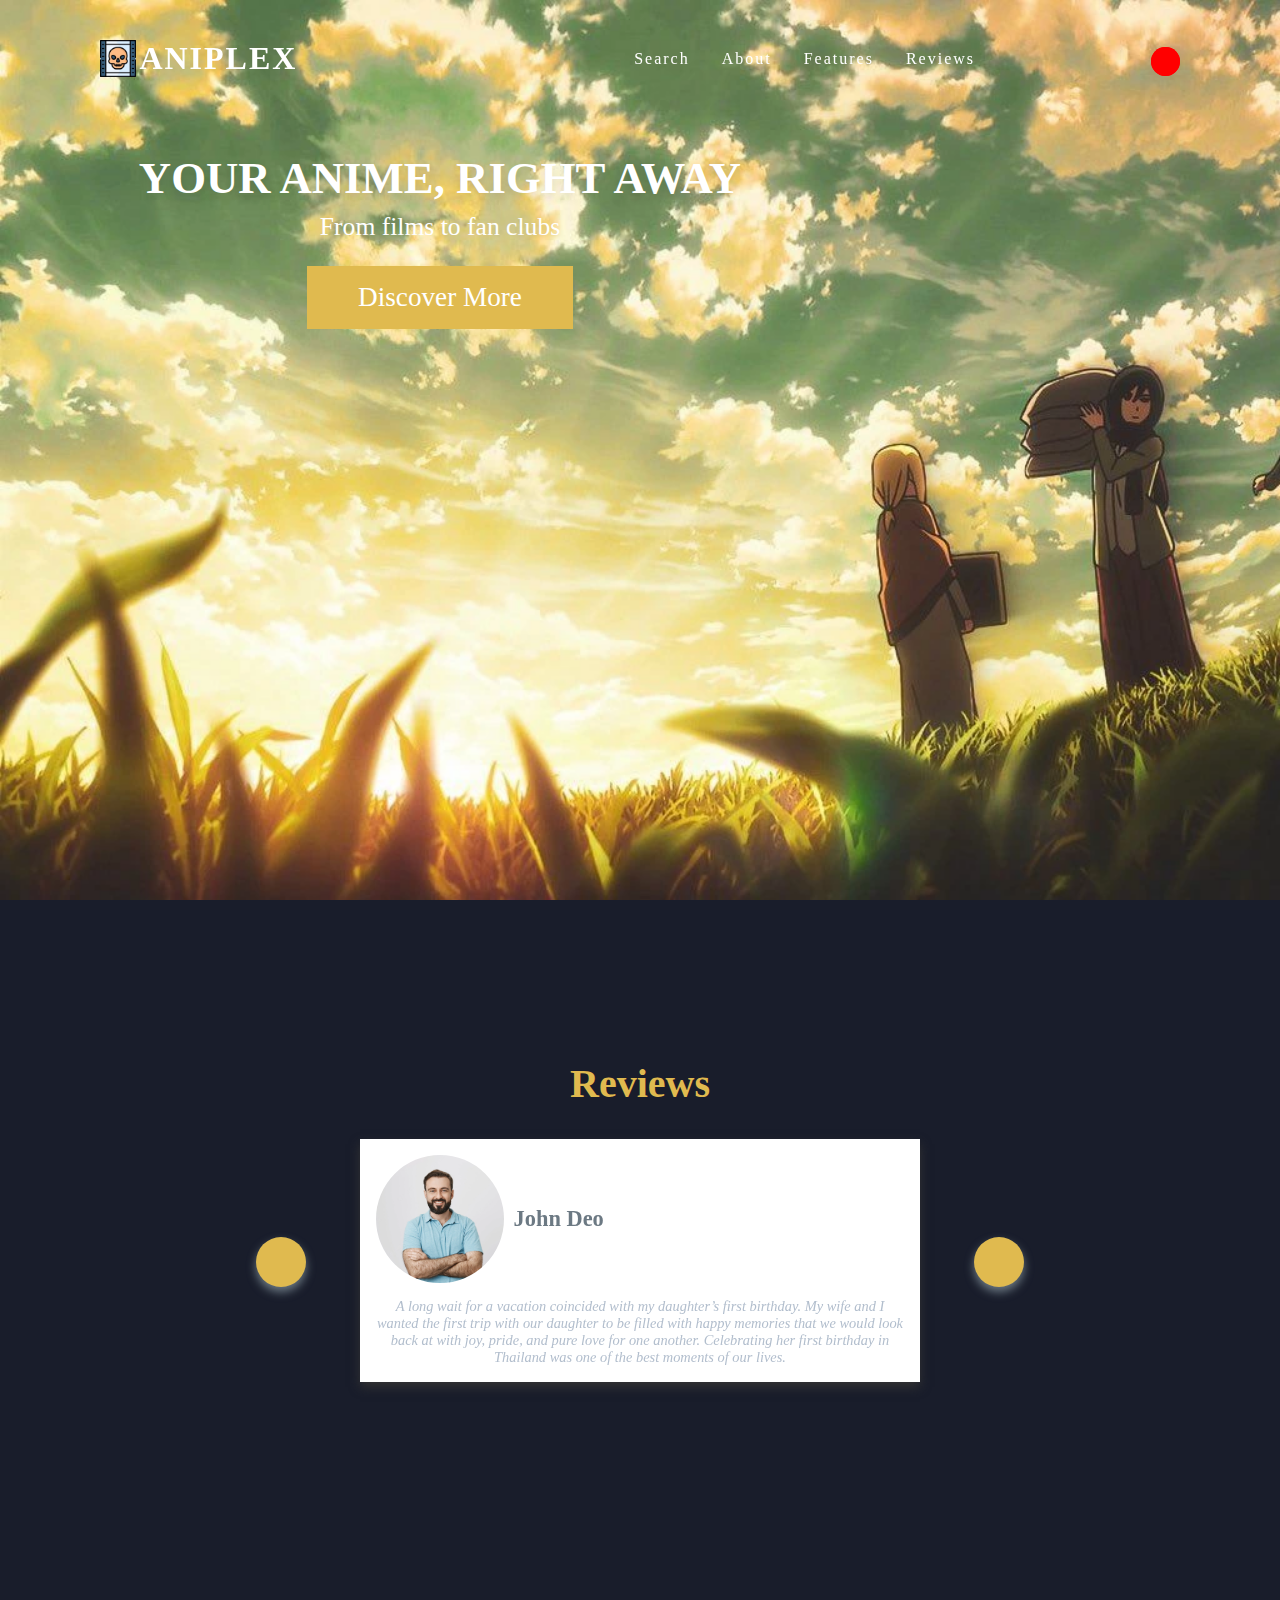
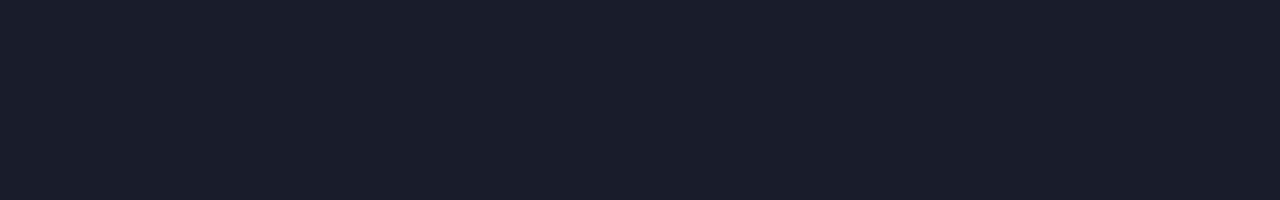
==== index.html @ f88f09c7 "codes" ====
<!DOCTYPE html>
<html lang="en">
  <head>
    <meta charset="UTF-8" />
    <meta http-equiv="X-UA-Compatible" content="IE=edge" />
    <meta name="viewport" content="width=device-width, initial-scale=1.0" />

    <!-- TITLE -->
    <title>Aniplex</title>

    <!-- STYLESHEET -->
    <link rel="stylesheet" href="style.css" />
    <link rel="stylesheet" href="media-queries.css" />

    <!-- GOOGLE FONT SYLES -->
    <link rel="preconnect" href="https://fonts.googleapis.com" />
    <link rel="preconnect" href="https://fonts.gstatic.com" crossorigin />
    <link
      href="https://fonts.googleapis.com/css2?family=Abel&family=Martel+Sans:wght@200&family=Babylonica&family=Josefin+Sans:wght@500&family=Merriweather:ital,wght@1,300&family=Playfair+Display:ital,wght@1,500&family=Poppins&family=Roboto&display=swap"
      rel="stylesheet"
    />

    <!-- FONT AWESOME ICONS -->
    <link
      rel="stylesheet"
      href="https://cdnjs.cloudflare.com/ajax/libs/font-awesome/6.3.0/css/all.min.css"
      integrity="sha512-SzlrxWUlpfuzQ+pcUCosxcglQRNAq/DZjVsC0lE40xsADsfeQoEypE+enwcOiGjk/bSuGGKHEyjSoQ1zVisanQ=="
      crossorigin="anonymous"
      referrerpolicy="no-referrer"
    />

    <!-- FAVICONS ICON -->
    <link rel="icon" href="images/favicon.html" type="image/x-icon" />
    <link rel="shortcut icon" type="image/x-icon" href="images/logo.ico" />
  </head>

  <!-- BODY -->
  <body>
    <!-- HEADER -->
    <header>
      <!-- MENU BAR -->
      <div class="logo">
        <a href="index.html">
          <img src="images/logo.webp" alt="logo" />
          <p>ANIPLEX</p>
        </a>
      </div>

      <!-- LINKS -->
      <div class="links">
        <ul>
          <li><a href="#search">Search</a></li>
          <li><a href="#about">About</a></li>
          <li><a href="#features">Features</a></li>
          <li><a href="#reviews">Reviews</a></li>
        </ul>
      </div>

      <!-- DARK MODE -->
      <div class="dark-mode">
        <button class="dark-mode" onclick="darkmode()">
          <i class="fa-solid fa-moon"></i>
        </button>
      </div>
    </header>

    <!-- MAIN -->
    <main>
      <section class="banner">
        <div class="content">
          <h3>Your Anime, Right Away</h3>
          <p>From films to fan clubs</p>
          <a href="#" class="btn">Discover More</a>
        </div>
      </section>
    </main>

    <!-- REVIEWS -->
    <section class="rev" id="review">
      <div class="reviews">
        <h1>Reviews</h1>
        <div class="container">
          <div class="slide-container active">
            <div class="slide">
              <i class="fas fa-quote-right icon"></i>
              <div class="user">
                <img src="images/person1.webp" />
                <div class="user-info">
                  <h3>John Deo</h3>
                  <div class="stars">
                    <i class="fas fa-star"></i>
                    <i class="fas fa-star"></i>
                    <i class="fas fa-star"></i>
                    <i class="fas fa-star"></i>
                    <i class="fas fa-star"></i>
                  </div>
                </div>
              </div>
              <p class="text">
                A long wait for a vacation coincided with my daughter’s first
                birthday. My wife and I wanted the first trip with our daughter
                to be filled with happy memories that we would look back at with
                joy, pride, and pure love for one another. Celebrating her first
                birthday in Thailand was one of the best moments of our lives.
              </p>
            </div>
          </div>
          <div class="slide-container">
            <div class="slide">
              <i class="fas fa-quote-right icon"></i>
              <div class="user">
                <img src="images/person2.webp" />
                <div class="user-info">
                  <h3>Rahul Ulises</h3>
                  <div class="stars">
                    <i class="fas fa-star"></i>
                    <i class="fas fa-star"></i>
                    <i class="fas fa-star"></i>
                    <i class="fas fa-star"></i>
                    <i class="fas fa-star"></i>
                  </div>
                </div>
              </div>
              <p class="text">
                While I was searching for honeymoon packages, one of my friends
                recommended to try Plan Your Trip. The main selling point about
                this was the ability to customize your own package at a
                bargainable and competitive price.
              </p>
            </div>
          </div>
          <div class="slide-container">
            <div class="slide">
              <i class="fas fa-quote-right icon"></i>
              <div class="user">
                <img src="images/person3.jpg" />
                <div class="user-info">
                  <h3>Anna Schmidt</h3>
                  <div class="stars">
                    <i class="fas fa-star"></i>
                    <i class="fas fa-star"></i>
                    <i class="fas fa-star"></i>
                    <i class="fas fa-star"></i>
                    <i class="far fa-star"></i>
                  </div>
                </div>
              </div>
              <p class="text">
                Every travel experience for me so far has been WOW (wonderful,
                outstanding, and worth it). Be it with my husband, family,
                friends, or alone, traveling has helped me to gain unique
                experiences, be myself, and rejuvenate my mind, body, and soul.
              </p>
            </div>
          </div>
          <div class="slide-container">
            <div class="slide">
              <i class="fas fa-quote-right icon"></i>
              <div class="user">
                <img src="images/person4.jpg" />
                <div class="user-info">
                  <h3>Manoj Cai</h3>
                  <div class="stars">
                    <i class="fas fa-star"></i>
                    <i class="fas fa-star"></i>
                    <i class="fas fa-star"></i>
                    <i class="fas fa-star"></i>
                    <i class="far fa-star"></i>
                  </div>
                </div>
              </div>
              <p class="text">
                I browsed through multiple online travel portals and Plan Your
                Trip provided me the best quotes for a week-long romantic trip
                to Mauritius. What’s more, I could customize my Mauritius tour
                package to suit the specific needs of my vacation.
              </p>
            </div>
          </div>
          <div class="slide-container">
            <div class="slide">
              <i class="fas fa-quote-right icon"></i>
              <div class="user">
                <img src="images/person5.jpg" />
                <div class="user-info">
                  <h3>Will Smith</h3>
                  <div class="stars">
                    <i class="fas fa-star"></i>
                    <i class="fas fa-star"></i>
                    <i class="fas fa-star"></i>
                    <i class="fas fa-star"></i>
                    <i class="far fa-star"></i>
                  </div>
                </div>
              </div>
              <p class="text">
                I got to know about Plan Your Trip via an online advertisement.
                I started comparing their prices to other online travel
                platforms. In the end, the quotes I received through Plan Your
                Trip had the lowest price and best value for money.
              </p>
            </div>
          </div>
          <div class="slide-container">
            <div class="slide">
              <i class="fas fa-quote-right icon"></i>
              <div class="user">
                <img src="images/person6.jpg" />
                <div class="user-info">
                  <h3>Hannah Goslar</h3>
                  <div class="stars">
                    <i class="fas fa-star"></i>
                    <i class="fas fa-star"></i>
                    <i class="fas fa-star"></i>
                    <i class="far fa-star"></i>
                    <i class="far fa-star"></i>
                  </div>
                </div>
              </div>
              <p class="text">
                To break away from the monotonous routine, curing the wedding
                blues, and striking a healthy work-life balance we were looking
                forward to a honeymoon at Bali. And that is exactly what we
                eperienced as we went on to enjoy some of the most romantic
                things to do in Bali on a trip of 6D/5N.
              </p>
            </div>
          </div>
        </div>
        <div id="next" class="fas fa-chevron-right" onclick="next()"></div>
        <div id="prev" class="fas fa-chevron-left" onclick="prev()"></div>
      </div>
    </section>

    <!-- FOOTER -->
    <footer>
      <div class="footer-up"></div>
    </footer>
    <script src="script.js"></script>
  </body>
</html>
---- style.css ----
* {
  margin: 0;
  padding: 0;
  box-sizing: border-box;
}
/*----------------------------------------Root Directory for Colors---------------------------------------*/
:root {
  --color-primary: #191d2b;
  --color-secondary: #e0ba4f;
  --color-hover: #e3c285;
  --color-white: #ffffff;
  --color-black: #000;
  --color-grey0: #f8f8f8;
  --color-grey-1: #dbe1e8;
  --color-grey-2: #b2becd;
  --color-grey-3: #6c7983;
  --color-grey-4: #454e56;
  --color-grey-5: #2a2e35;
  --color-grey-6: #12181b;
  --br-sm-2: 0.875rem;
  --box-shadow-1: 0 0.1875rem 0.9375rem rgba(0, 0, 0, 0.3);
}
.light-mode {
  --color-primary: #f7fbf3;
  --color-secondary: #6685f5;
  --color-hover: #3f68fe;
  --color-white: #454e56;
  --color-black: #000;
  --color-grey0: #f8f8f8;
  --color-grey-1: #6c7983;
  --color-grey-2: #6c7983;
  --color-grey-3: #6c7983;
  --color-grey-4: #454e56;
  --color-grey-5: #f2eaea;
  --color-grey-6: #12181b;
}
/*----------------------------------------Scroll-Bar Animation---------------------------------------*/
::-webkit-scrollbar {
  width: 0;
}
#scroll-path {
  position: fixed;
  top: 10%;
  right: 0;
  width: 0.5rem;
  background: var(--color-primary);
}
#progress-bar {
  position: fixed;
  top: 10%;
  right: 0;
  width: 0.5rem;
  background: var(--color-secondary);
  animation: animate 5s linear;
}
@keyframes animate {
  0%,
  100% {
    filter: hue-rotate(0deg);
  }
  50% {
    filter: hue-rotate(360deg);
  }
}

a {
  text-decoration: none;
}

body {
  background: #000;
  min-height: 200vh;
}

/* --------------------------------------------------------------------HEADER-------------------------------------------------------- */
header {
  position: fixed;
  top: 0;
  left: 0;
  width: 100%;
  display: flex;
  justify-content: space-between;
  align-items: center;
  transition: 0.6s;
  padding: 40px 100px;
  z-index: 1;
}
header.sticky {
  padding: 5px 100px;
  background: #fff;
}
header .logo img {
  width: 10%;
  margin-right: 1%;
}
header .logo a {
  position: relative;
  display: flex;
  text-decoration: none;
  font-weight: 700;
  color: #fff;
  font-size: 2rem;
  text-transform: uppercase;
  letter-spacing: 2px;
  transition: 0.6s;
}
header.sticky .logo a {
  color: #000;
}
header ul {
  position: relative;
  display: flex;
  justify-content: center;
  align-items: center;
}
header ul li {
  position: relative;
  list-style: none;
}
header ul li a {
  position: relative;
  margin: 0 1rem;
  text-decoration: none;
  color: #fff;
  letter-spacing: 2px;
  font-weight: 500px;
  transition: 0.6s;
}
header.sticky ul li a {
  color: #000;
}
.banner {
  position: relative;
  width: 100%;
  height: 100vh;
  background: url(images/bg.webp);
  background-size: cover;
}
header.sticky ul li a {
  color: #000;
}

/* DARK-MODE */
header .dark-mode {
  font-size: 1rem;
  border: none;
  outline: none;
  background-color: red;
  color: white;
  cursor: pointer;
  margin-top: 0.5%;
  width: 1.8rem;
  height: 1.8rem;
  border-radius: 50%;
}
.dark-mode:hover {
  background-color: var(--color-black);
}

/* -------------------------------------------------------------------CONTENT TEXT------------------------------------------------------- */
.content {
  text-align: center;
  margin-left: -25rem;
}
.content h3 {
  padding-top: 9.5rem;
  font-size: 2.8rem;
  text-transform: uppercase;
  text-shadow: 0 0.3rem 0.5rem rgba(0, 0, 0, 0.1);
  color: #fff;
}
.content p {
  font-size: 1.6rem;
  color: #fff;
  padding: 0.5rem 0;
}
.content .btn {
  display: inline-block;
  margin-top: 1rem;
  background: var(--color-secondary);
  color: #fff;
  padding: 0.8rem 3rem;
  border: 0.2rem solid transparent;
  cursor: pointer;
  font-size: 1.7rem;
}
.content .btn:hover {
  background: transparent;
  border: 0.2rem solid var(--color-primary);
  color: #fff;
  transition-delay: 0.15s;
}
/*-------------------------------------------------Reviews----------------------------------------------*/
.reviews {
  background-color: var(--color-primary);
  text-align: center;
  min-height: 100vh;
  padding: 12.5%;
}
.reviews h1 {
  color: var(--color-secondary);
  font-size: 2.5rem;
}
.reviews .container {
  margin-top: 1rem;
  display: flex;
  align-items: center;
  justify-content: center;
}
.reviews .container .slide-container {
  display: flex;
  position: relative;
}
.reviews .container .slide-container .slide {
  border-radius: 0.3125erm;
  background: #fff;
  box-shadow: 0 0.3125rem 0.625rem #333;
  width: 35rem;
  padding: 1rem;
  margin: 1rem;
  position: relative;
  transform-style: preserve-3d;
  animation: slide 0.4s linear;
}
@keyframes slide {
  0% {
    transform: rotateX(90deg);
  }
}
.reviews .container .slide-container .slide > * {
  animation: slideContent 0.2s linear 0.4s backwards;
}
@keyframes slideContent {
  0% {
    opacity: 0;
    transform: scale(0.5);
  }
}

.reviews .container .slide-container .slide .icon {
  position: absolute;
  top: 0.6rem;
  right: 0.9rem;
  font-size: 6rem;
  color: var(--color-secondary);
}
.reviews .container .slide-container .slide img {
  height: 8rem;
  width: 8rem;
  border-radius: 50%;
  object-fit: cover;
  margin-right: 0.6rem;
}
.reviews .container .slide-container .slide .user {
  display: flex;
  align-items: center;
}
.reviews .container .slide-container .slide .user .user-info h3 {
  color: var(--color-grey-3);
  font-size: 1.4rem;
}
.reviews .container .slide-container .slide .user .user-info .stars i {
  color: var(--color-secondary);
  font-size: 1rem;
}
.reviews .container .slide-container .slide .text {
  color: var(--color-grey-2);
  font-size: 0.9rem;
  padding-top: 0.95rem;
  font-style: italic;
}
.reviews .container .slide-container {
  display: none;
}
.reviews .container .slide-container.active {
  display: block;
}
.reviews #next,
.reviews #prev {
  position: absolute;
  transform: translateY(-50%);
  margin-top: -8.5rem;
  height: 3.125rem;
  width: 3.125rem;
  line-height: 3.125rem;
  text-align: center;
  font-size: 1.25rem;
  background: var(--color-secondary);
  color: var(--color-primary);
  border-radius: 50%;
  box-shadow: 0 0.3125rem 0.625rem var(--color-grey-3);
  cursor: pointer;
}
.reviews #next {
  right: 16rem;
}
.reviews #prev {
  left: 16rem;
}
.reviews #next:hover,
.reviews #prev:hover {
  background: var(--color-primary);
  color: var(--color-secondary);
}
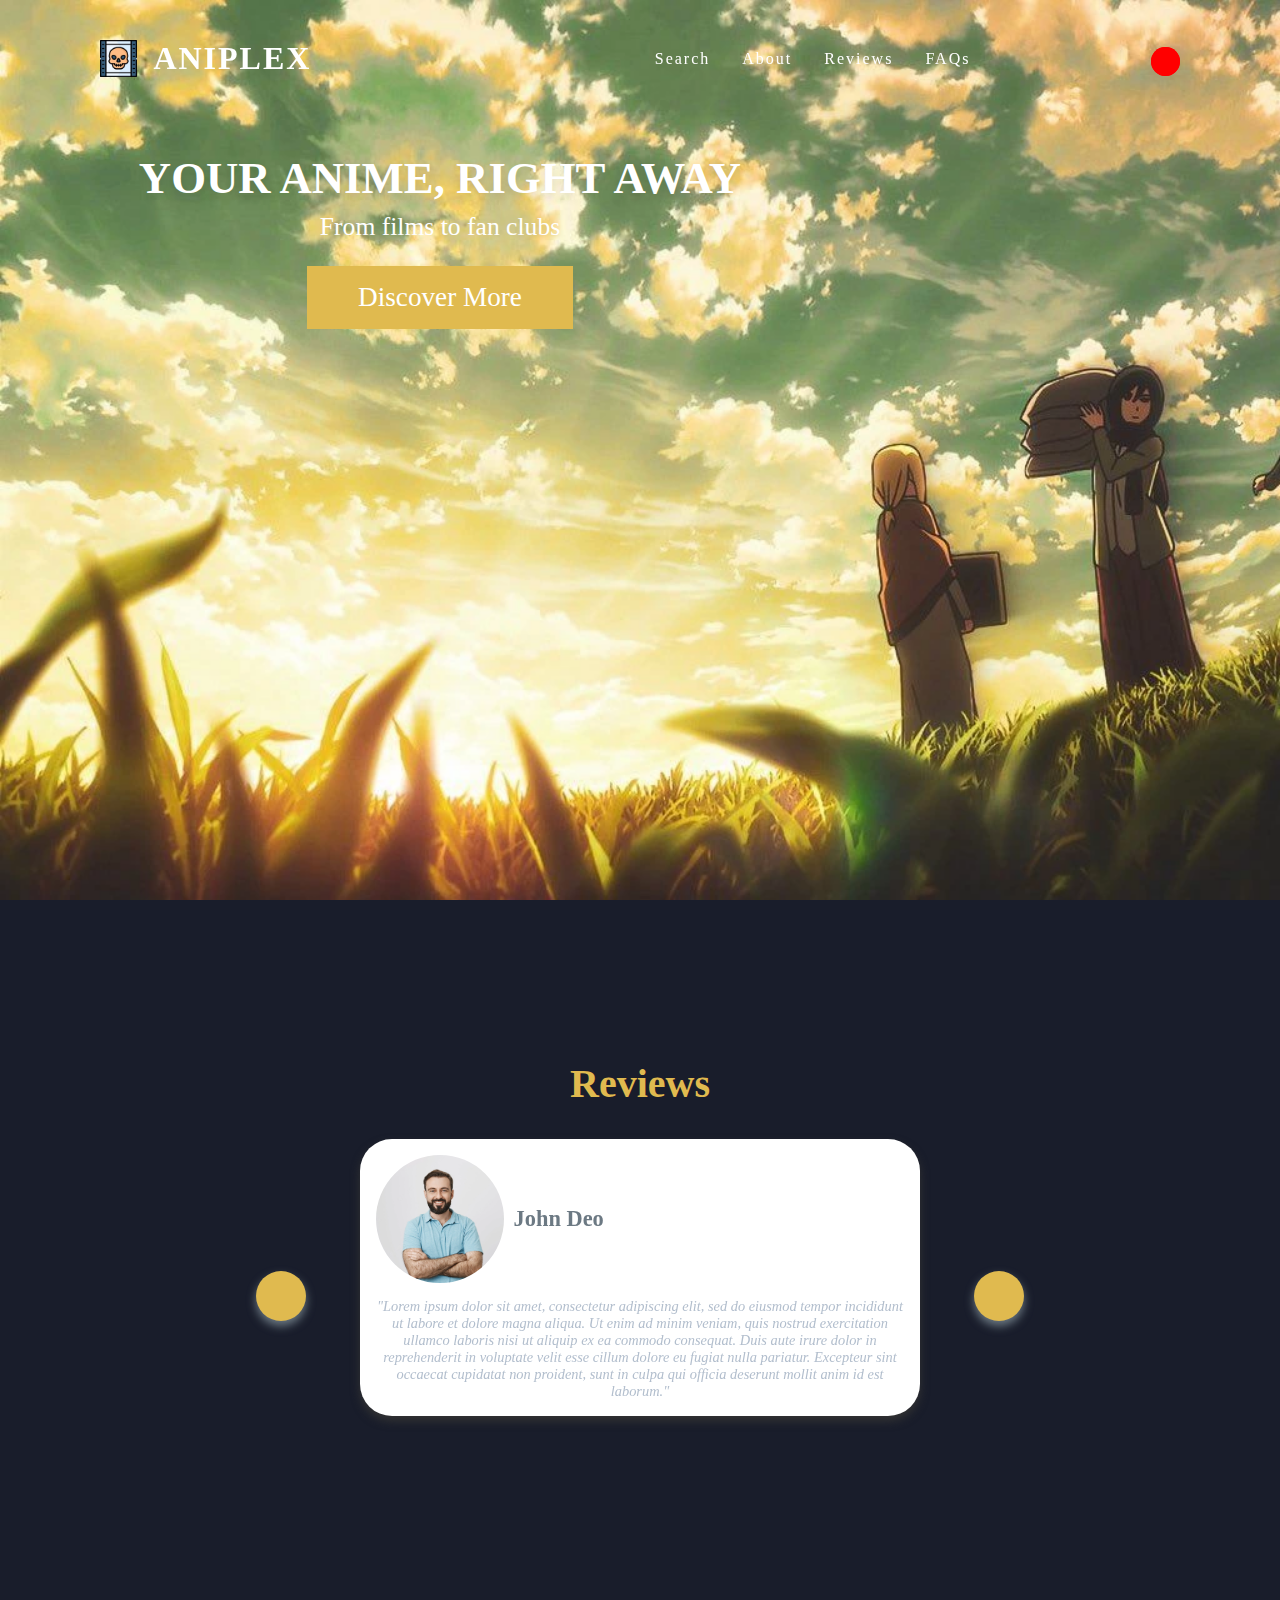
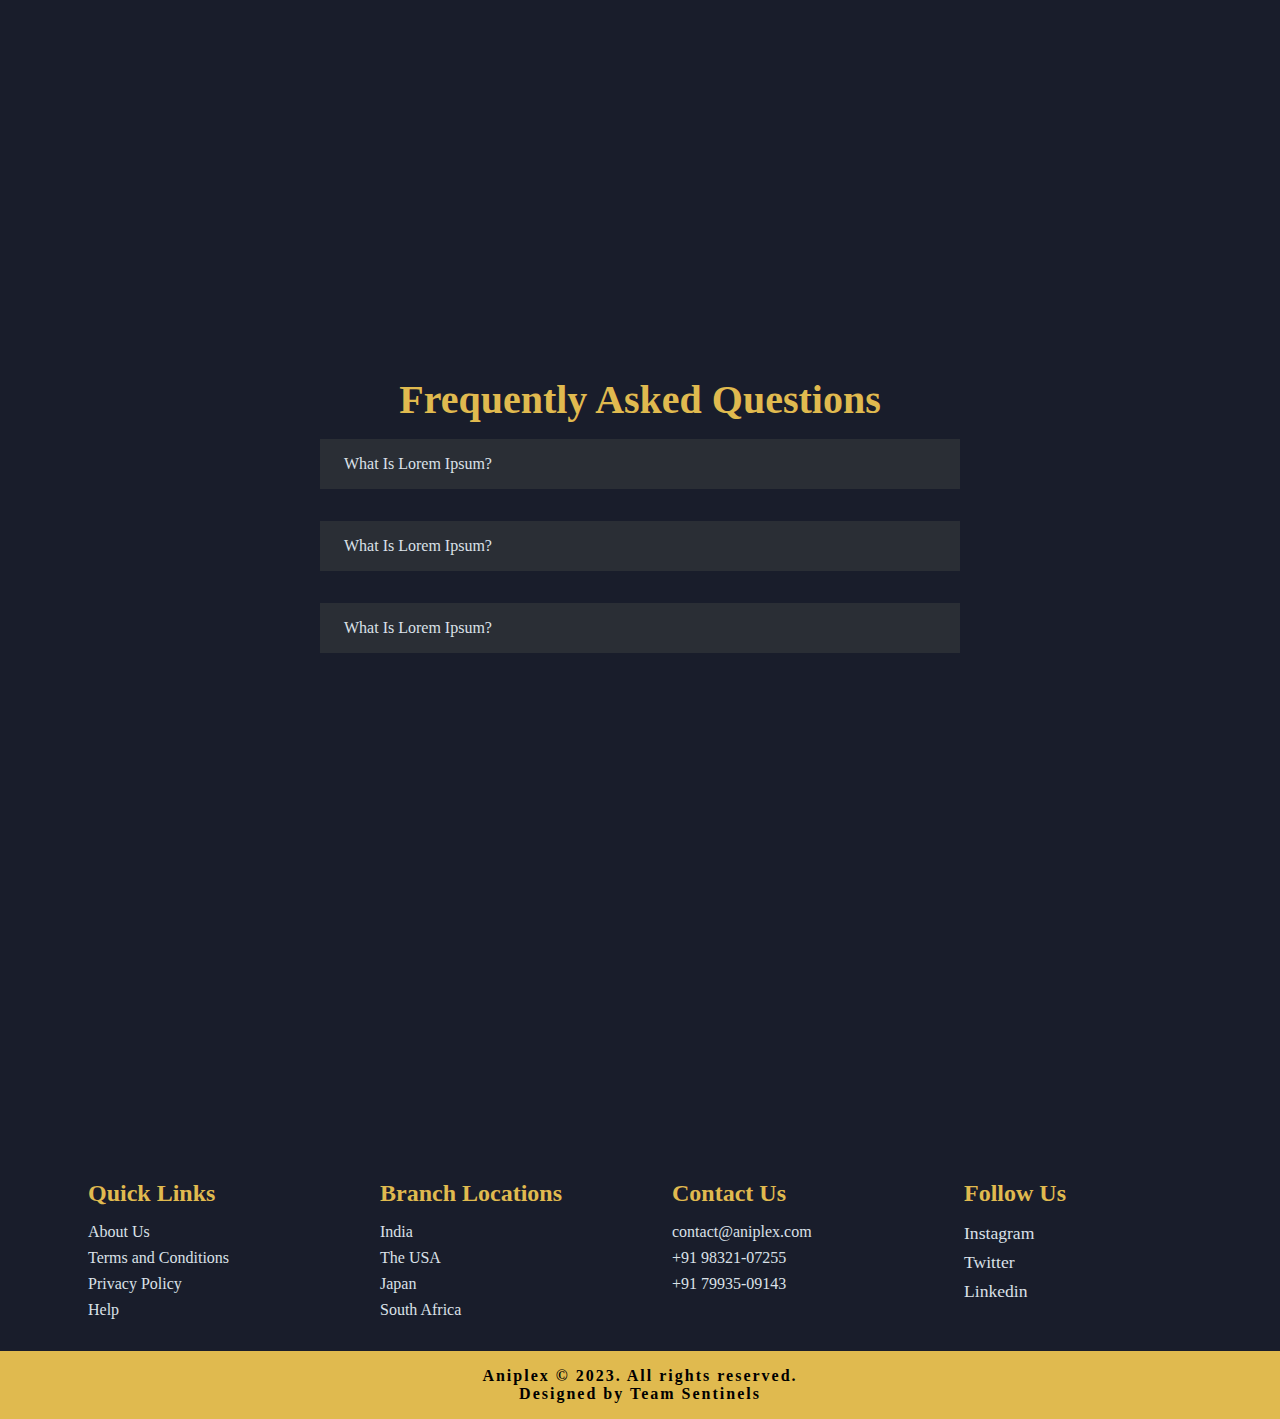
==== commit 390b705c: "codes2" ====
--- a/index.html
+++ b/index.html
@@ -51,8 +51,8 @@
         <ul>
           <li><a href="#search">Search</a></li>
           <li><a href="#about">About</a></li>
-          <li><a href="#features">Features</a></li>
-          <li><a href="#reviews">Reviews</a></li>
+          <li><a href="#review">Reviews</a></li>
+          <li><a href="#faqs">FAQs</a></li>
         </ul>
       </div>
 
@@ -70,7 +70,7 @@
         <div class="content">
           <h3>Your Anime, Right Away</h3>
           <p>From films to fan clubs</p>
-          <a href="#" class="btn">Discover More</a>
+          <a href="#about" class="btn">Discover More</a>
         </div>
       </section>
     </main>
@@ -97,11 +97,13 @@
                 </div>
               </div>
               <p class="text">
-                A long wait for a vacation coincided with my daughter’s first
-                birthday. My wife and I wanted the first trip with our daughter
-                to be filled with happy memories that we would look back at with
-                joy, pride, and pure love for one another. Celebrating her first
-                birthday in Thailand was one of the best moments of our lives.
+                "Lorem ipsum dolor sit amet, consectetur adipiscing elit, sed do
+                eiusmod tempor incididunt ut labore et dolore magna aliqua. Ut
+                enim ad minim veniam, quis nostrud exercitation ullamco laboris
+                nisi ut aliquip ex ea commodo consequat. Duis aute irure dolor
+                in reprehenderit in voluptate velit esse cillum dolore eu fugiat
+                nulla pariatur. Excepteur sint occaecat cupidatat non proident,
+                sunt in culpa qui officia deserunt mollit anim id est laborum."
               </p>
             </div>
           </div>
@@ -122,10 +124,13 @@
                 </div>
               </div>
               <p class="text">
-                While I was searching for honeymoon packages, one of my friends
-                recommended to try Plan Your Trip. The main selling point about
-                this was the ability to customize your own package at a
-                bargainable and competitive price.
+                "Lorem ipsum dolor sit amet, consectetur adipiscing elit, sed do
+                eiusmod tempor incididunt ut labore et dolore magna aliqua. Ut
+                enim ad minim veniam, quis nostrud exercitation ullamco laboris
+                nisi ut aliquip ex ea commodo consequat. Duis aute irure dolor
+                in reprehenderit in voluptate velit esse cillum dolore eu fugiat
+                nulla pariatur. Excepteur sint occaecat cupidatat non proident,
+                sunt in culpa qui officia deserunt mollit anim id est laborum."
               </p>
             </div>
           </div>
@@ -146,10 +151,13 @@
                 </div>
               </div>
               <p class="text">
-                Every travel experience for me so far has been WOW (wonderful,
-                outstanding, and worth it). Be it with my husband, family,
-                friends, or alone, traveling has helped me to gain unique
-                experiences, be myself, and rejuvenate my mind, body, and soul.
+                "Lorem ipsum dolor sit amet, consectetur adipiscing elit, sed do
+                eiusmod tempor incididunt ut labore et dolore magna aliqua. Ut
+                enim ad minim veniam, quis nostrud exercitation ullamco laboris
+                nisi ut aliquip ex ea commodo consequat. Duis aute irure dolor
+                in reprehenderit in voluptate velit esse cillum dolore eu fugiat
+                nulla pariatur. Excepteur sint occaecat cupidatat non proident,
+                sunt in culpa qui officia deserunt mollit anim id est laborum."
               </p>
             </div>
           </div>
@@ -170,10 +178,13 @@
                 </div>
               </div>
               <p class="text">
-                I browsed through multiple online travel portals and Plan Your
-                Trip provided me the best quotes for a week-long romantic trip
-                to Mauritius. What’s more, I could customize my Mauritius tour
-                package to suit the specific needs of my vacation.
+                "Lorem ipsum dolor sit amet, consectetur adipiscing elit, sed do
+                eiusmod tempor incididunt ut labore et dolore magna aliqua. Ut
+                enim ad minim veniam, quis nostrud exercitation ullamco laboris
+                nisi ut aliquip ex ea commodo consequat. Duis aute irure dolor
+                in reprehenderit in voluptate velit esse cillum dolore eu fugiat
+                nulla pariatur. Excepteur sint occaecat cupidatat non proident,
+                sunt in culpa qui officia deserunt mollit anim id est laborum."
               </p>
             </div>
           </div>
@@ -194,10 +205,13 @@
                 </div>
               </div>
               <p class="text">
-                I got to know about Plan Your Trip via an online advertisement.
-                I started comparing their prices to other online travel
-                platforms. In the end, the quotes I received through Plan Your
-                Trip had the lowest price and best value for money.
+                "Lorem ipsum dolor sit amet, consectetur adipiscing elit, sed do
+                eiusmod tempor incididunt ut labore et dolore magna aliqua. Ut
+                enim ad minim veniam, quis nostrud exercitation ullamco laboris
+                nisi ut aliquip ex ea commodo consequat. Duis aute irure dolor
+                in reprehenderit in voluptate velit esse cillum dolore eu fugiat
+                nulla pariatur. Excepteur sint occaecat cupidatat non proident,
+                sunt in culpa qui officia deserunt mollit anim id est laborum."
               </p>
             </div>
           </div>
@@ -218,11 +232,13 @@
                 </div>
               </div>
               <p class="text">
-                To break away from the monotonous routine, curing the wedding
-                blues, and striking a healthy work-life balance we were looking
-                forward to a honeymoon at Bali. And that is exactly what we
-                eperienced as we went on to enjoy some of the most romantic
-                things to do in Bali on a trip of 6D/5N.
+                "Lorem ipsum dolor sit amet, consectetur adipiscing elit, sed do
+                eiusmod tempor incididunt ut labore et dolore magna aliqua. Ut
+                enim ad minim veniam, quis nostrud exercitation ullamco laboris
+                nisi ut aliquip ex ea commodo consequat. Duis aute irure dolor
+                in reprehenderit in voluptate velit esse cillum dolore eu fugiat
+                nulla pariatur. Excepteur sint occaecat cupidatat non proident,
+                sunt in culpa qui officia deserunt mollit anim id est laborum."
               </p>
             </div>
           </div>
@@ -232,9 +248,133 @@
       </div>
     </section>
 
+    <!-- FAQS -->
+    <section class="faq" id="faqs">
+      <h1>Frequently Asked Questions</h1>
+      <div class="section-center">
+        <article class="question">
+          <!-- question title -->
+          <div class="question-title">
+            <p>What is Lorem Ipsum?</p>
+            <button type="button" class="question-btn">
+              <span class="plus-icon">
+                <i class="far fa-plus-square"></i>
+              </span>
+              <span class="minus-icon">
+                <i class="far fa-minus-square"></i>
+              </span>
+            </button>
+          </div>
+          <!-- question text -->
+          <div class="question-text">
+            <p>
+              Lorem Ipsum is simply dummy text of the printing and typesetting
+              industry. Lorem Ipsum has been the industry's standard dummy text
+              ever since the 1500s, when an unknown printer took a galley of
+              type and scrambled it to make a type specimen book.
+            </p>
+          </div>
+        </article>
+        <!-- end of single question -->
+        <!-- single question -->
+        <article class="question">
+          <!-- question title -->
+          <div class="question-title">
+            <p>What is Lorem Ipsum?</p>
+            <button type="button" class="question-btn">
+              <span class="plus-icon">
+                <i class="far fa-plus-square"></i>
+              </span>
+              <span class="minus-icon">
+                <i class="far fa-minus-square"></i>
+              </span>
+            </button>
+          </div>
+          <!-- question text -->
+          <div class="question-text">
+            <p>
+              Lorem Ipsum is simply dummy text of the printing and typesetting
+              industry. Lorem Ipsum has been the industry's standard dummy text
+              ever since the 1500s, when an unknown printer took a galley of
+              type and scrambled it to make a type specimen book.
+            </p>
+          </div>
+        </article>
+        <!-- end of single question -->
+        <!-- single question -->
+        <article class="question">
+          <!-- question title -->
+          <div class="question-title">
+            <p>What is Lorem Ipsum?</p>
+            <!-- button -->
+            <button type="button" class="question-btn">
+              <span class="plus-icon">
+                <i class="far fa-plus-square"></i>
+              </span>
+              <span class="minus-icon">
+                <i class="far fa-minus-square"></i>
+              </span>
+            </button>
+          </div>
+          <!-- question text -->
+          <div class="question-text">
+            <p>
+              Lorem Ipsum is simply dummy text of the printing and typesetting
+              industry. Lorem Ipsum has been the industry's standard dummy text
+              ever since the 1500s, when an unknown printer took a galley of
+              type and scrambled it to make a type specimen book.
+            </p>
+          </div>
+        </article>
+      </div>
+    </section>
+
     <!-- FOOTER -->
     <footer>
-      <div class="footer-up"></div>
+      <div class="footer-up">
+        <div class="quicklinks">
+          <h2>Quick Links</h2>
+          <p>About Us</p>
+          <p>Terms and Conditions</p>
+          <p>Privacy Policy</p>
+          <p>Help</p>
+        </div>
+        <div class="locations">
+          <h2>Branch Locations</h2>
+          <p>India</p>
+          <p>The USA</p>
+          <p>Japan</p>
+          <p>South Africa</p>
+        </div>
+        <div class="contact-us">
+          <h2>Contact Us</h2>
+          <p>contact@aniplex.com</p>
+          <p>+91 98321-07255</p>
+          <p>+91 79935-09143</p>
+        </div>
+        <div class="follow-us">
+          <h2>Follow Us</h2>
+          <ul>
+            <i class="fa-brands fa-instagram"></i>
+            <a href="https://www.instagram.com/__shashankk__/" target="blank"> Instagram</a>
+          </ul>
+          <ul>
+            <i class="fa-brands fa-twitter"></i>
+            <a href="https://twitter.com/meSPandey" target="blank"> Twitter</a>
+          </ul>
+          <ul>
+            <i class="fa-brands fa-linkedin"></i>
+            <a href="https://www.linkedin.com/in/shashank2310/ target="blank">Linkedin</a>
+          </ul>
+          </div>
+        </div>
+      </div>
+      <div class="footer-down">
+        <div class="copyright">
+          <h4>Aniplex © 2023. All rights reserved.</h4>
+          <h4>Designed by Team Sentinels</h4>
+        </div>
+      </div>
     </footer>
     <script src="script.js"></script>
   </body>
--- a/style.css
+++ b/style.css
@@ -91,7 +91,7 @@
 }
 header .logo img {
   width: 10%;
-  margin-right: 1%;
+  margin-right: 1rem;
 }
 header .logo a {
   position: relative;
@@ -221,6 +221,7 @@
   position: relative;
   transform-style: preserve-3d;
   animation: slide 0.4s linear;
+  border-radius: 2rem;
 }
 @keyframes slide {
   0% {
@@ -302,3 +303,124 @@
   background: var(--color-primary);
   color: var(--color-secondary);
 }
+
+/*------------------------------frequently asked questions-----------------------------------------*/
+.faq {
+  background-color: var(--color-primary);
+  padding: 12.5%;
+  min-height: 100vh;
+}
+.faq h1 {
+  font-size: 2.5rem;
+  text-align: center;
+  color: var(--color-secondary);
+  padding-top: 1rem;
+}
+.section-center {
+  width: 40rem;
+  margin: 0 auto;
+  max-width: 70rem;
+}
+.question {
+  background: var(--color-grey-5);
+  border-radius: var(--radius);
+  font-size: 1rem;
+  padding: 1rem 1rem 0 1.5rem;
+  margin-top: 1rem;
+  margin-bottom: 2rem;
+}
+.question-title {
+  display: flex;
+  justify-content: space-between;
+  align-items: center;
+  text-transform: capitalize;
+  padding-bottom: 1rem;
+}
+.question-title p {
+  margin-bottom: 0;
+  letter-spacing: var(--spacing);
+  color: var(--color-grey-1);
+  font-size: 1rem;
+}
+.question-btn {
+  font-size: 1.5rem;
+  background: transparent;
+  border-color: transparent;
+  cursor: pointer;
+  color: var(--color-grey-1);
+  transition: var(--transition);
+}
+.question-btn:hover {
+  transform: rotate(90deg);
+}
+.question-text {
+  padding: 1rem 0 1.5rem 0;
+  border-top: 0.0625rem solid var(--color-grey-3);
+  color: var(--color-grey-2);
+}
+.question-text p {
+  margin-bottom: 0;
+  font-size: 1rem;
+}
+.question-text {
+  display: none;
+}
+.show-text .question-text {
+  display: block;
+}
+.minus-icon {
+  display: none;
+}
+.show-text .minus-icon {
+  display: inline;
+}
+.show-text .plus-icon {
+  display: none;
+}
+
+/*------------------------------------------------------------------footer-----------------------------------------------------------------------*/
+.footer-up {
+  display: grid;
+  grid-template-columns: repeat(4, 1fr);
+  background-color: var(--color-primary);
+  padding: 1.5rem;
+  padding-top: 5rem;
+  padding-left: 5.5rem;
+}
+.footer-up .quicklinks h2,
+.locations h2,
+.contact-us h2,
+.follow-us h2 {
+  color: var(--color-secondary);
+  margin-bottom: 1rem;
+  text-align: start;
+}
+.footer-up p {
+  text-align: start;
+  color: var(--color-grey-1);
+  cursor: pointer;
+  margin-bottom: 0.5rem;
+}
+.footer-up p:hover {
+  transform: translateX(2rem);
+}
+.footer-up .follow-us ul {
+  color: var(--color-grey-1);
+  text-align: start;
+  cursor: pointer;
+  margin-bottom: 0.5rem;
+  margin-right: 11rem;
+}
+.footer-up .follow-us ul a {
+  font-size: 1.1rem;
+  color: var(--color-grey-1);
+}
+.footer-up .follow-us ul:hover {
+  transform: translateX(2rem);
+}
+.footer-down {
+  text-align: center;
+  background-color: var(--color-secondary);
+  padding: 1rem;
+  letter-spacing: 2px;
+}
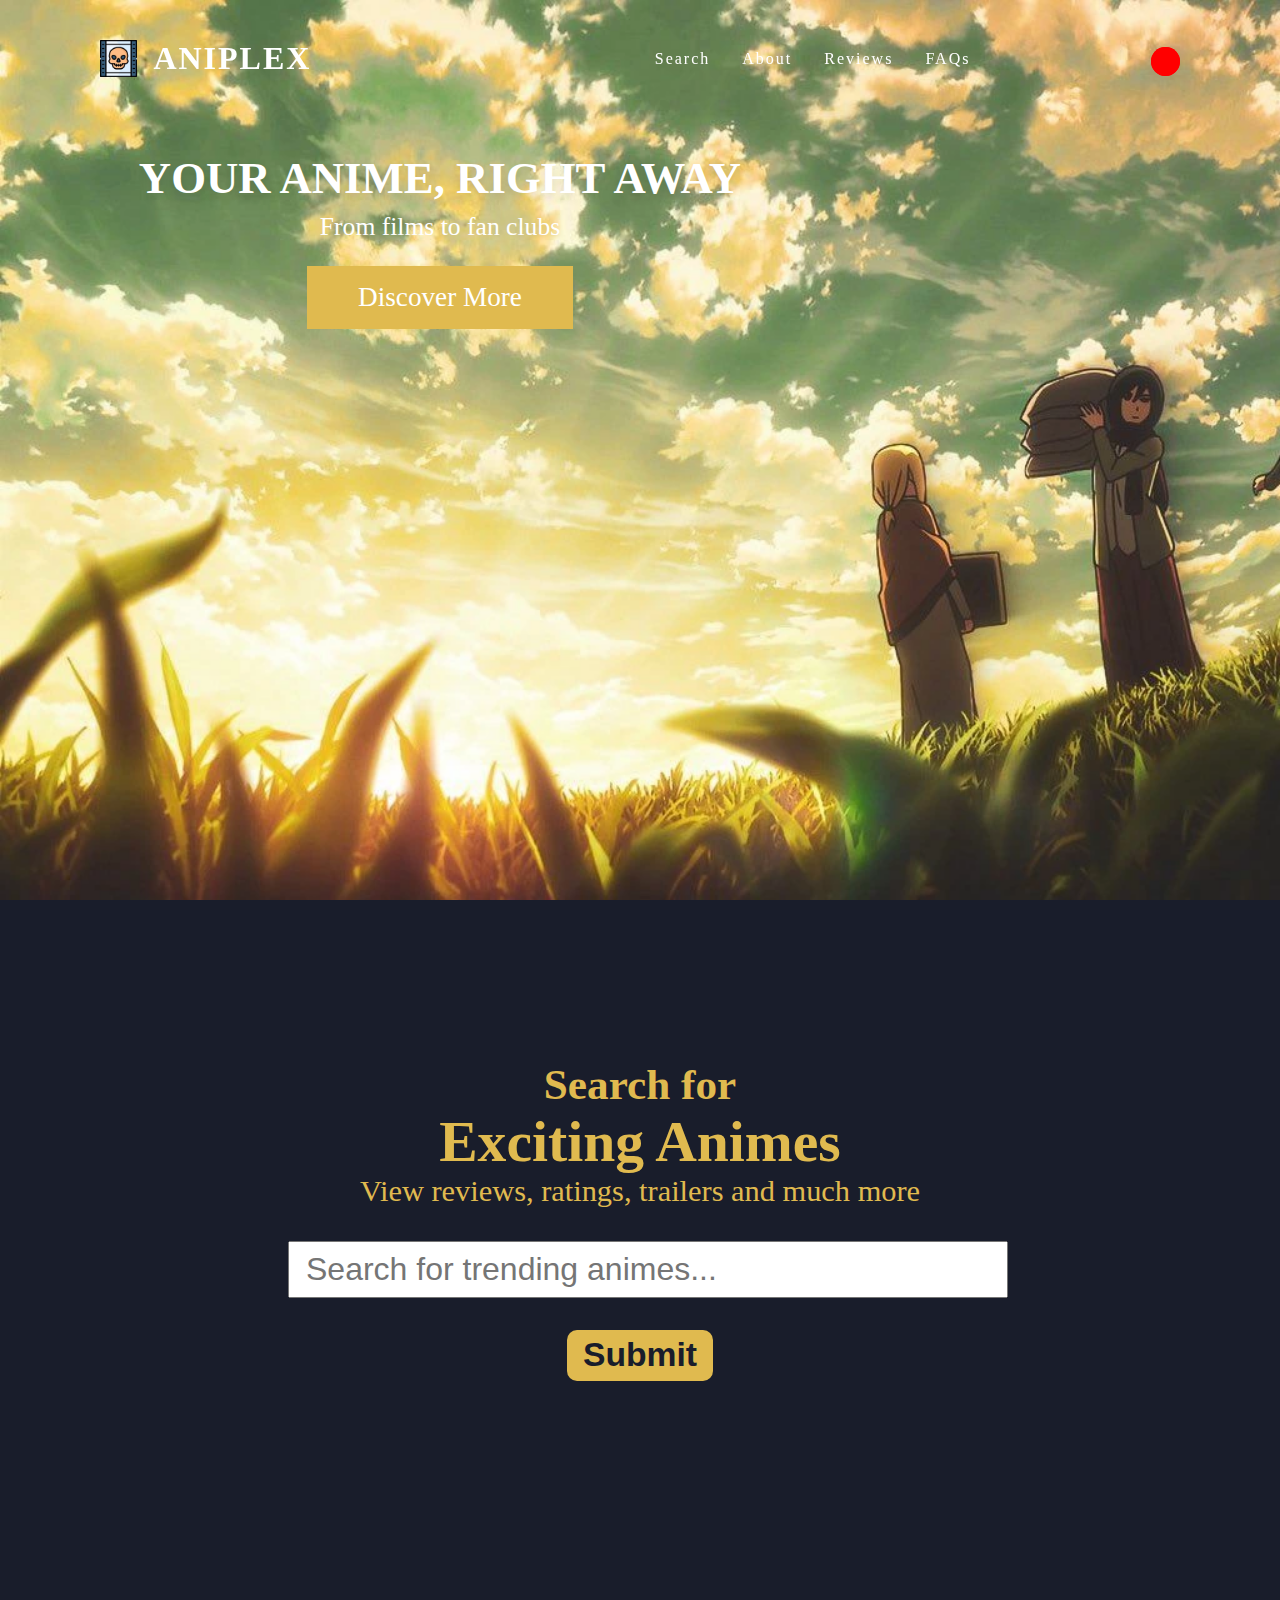
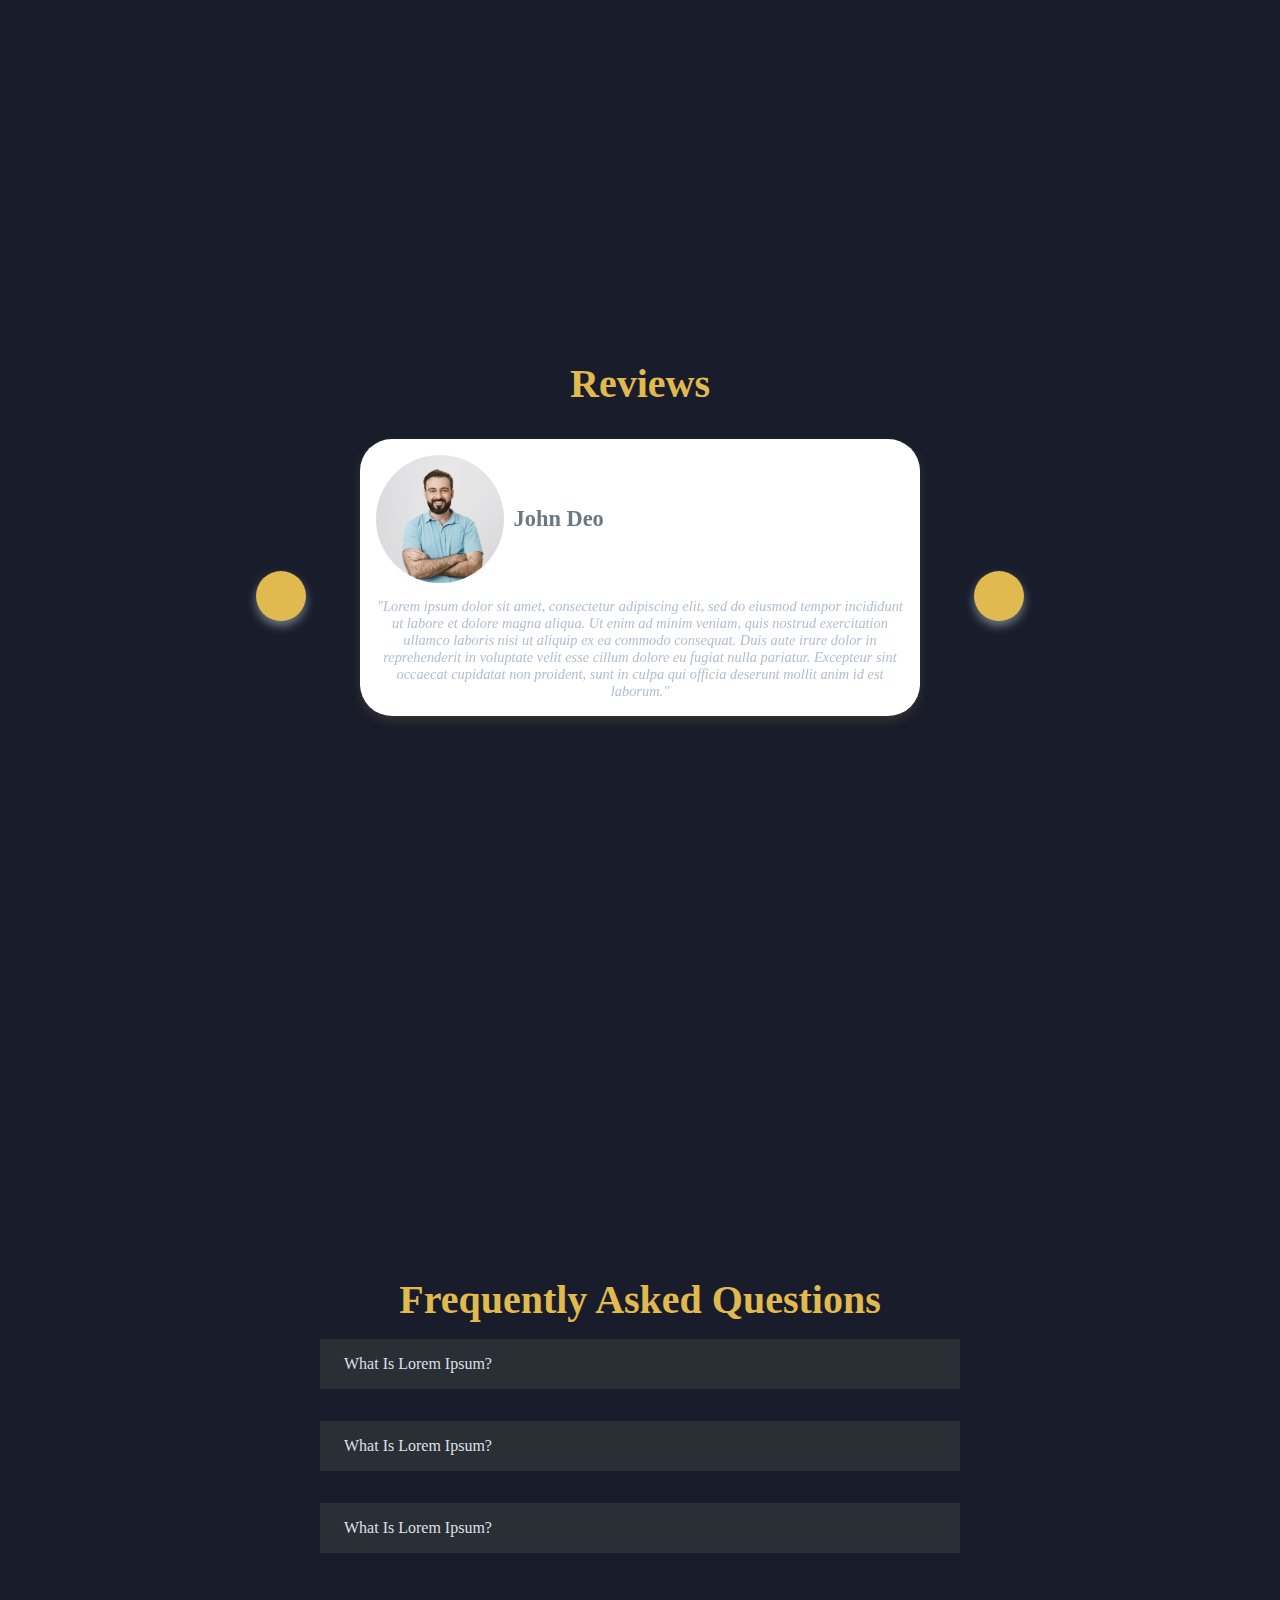
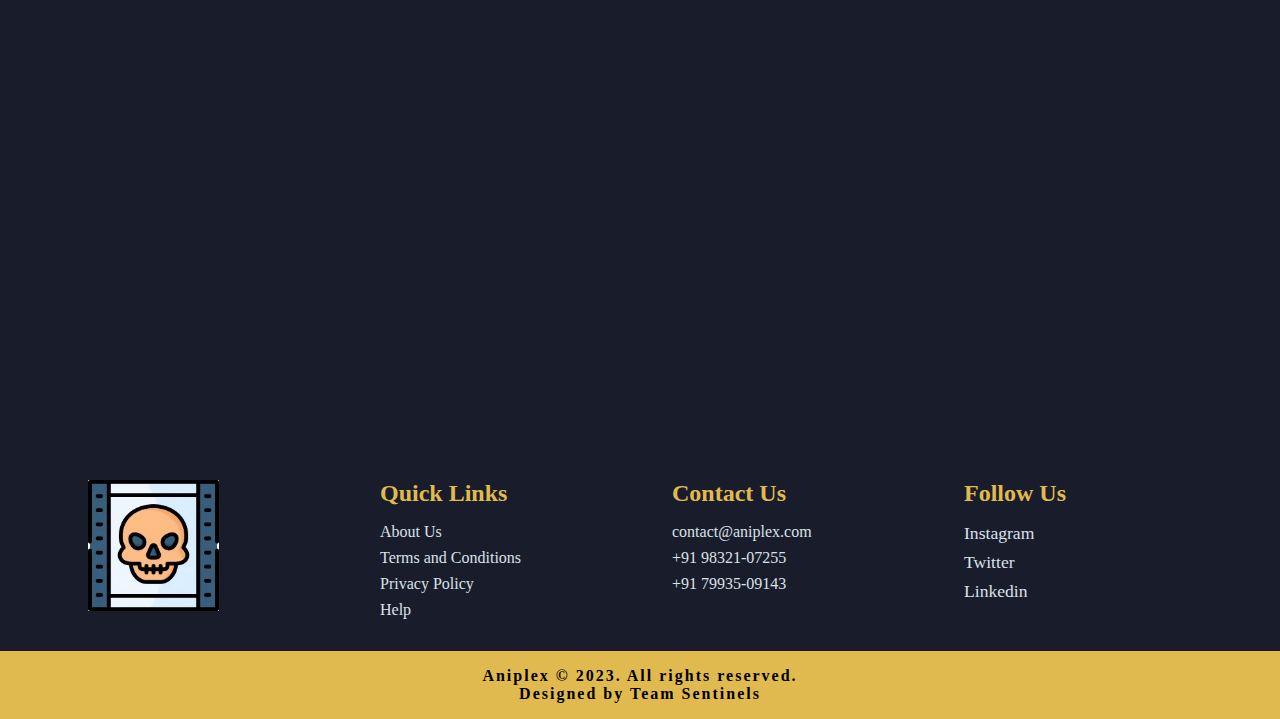
==== commit c7171610: "scripts" ====
--- a/index.html
+++ b/index.html
@@ -73,7 +73,23 @@
           <a href="#about" class="btn">Discover More</a>
         </div>
       </section>
+
+
     </main>
+    <!-- SEARCH-->
+    <div class="search-bar" id="search">
+      <div class="heading">
+        <h2>Search for</h2>
+        <h1>Exciting Animes</h1>
+        <p>View reviews, ratings, trailers and much more</p>
+      </div>
+      <div class="search">
+        <input type="text" placeholder="Search for trending animes..."> 
+      </div>
+      <a href="redirect.html" target="_blank">
+        <button class="submit"><h3>Submit</h3></button> 
+      </a>   
+    </div>
 
     <!-- REVIEWS -->
     <section class="rev" id="review">
@@ -328,23 +344,21 @@
         </article>
       </div>
     </section>
-
+    <button onclick="topFunction()" id="myBtn" title="Go to top">
+      <i class="fa-solid fa-arrow-up"></i>
+    </button>
     <!-- FOOTER -->
     <footer>
       <div class="footer-up">
+        <div class="logo">
+          <img src="images/logo.webp" alt="logo">
+        </div>
         <div class="quicklinks">
           <h2>Quick Links</h2>
           <p>About Us</p>
           <p>Terms and Conditions</p>
           <p>Privacy Policy</p>
           <p>Help</p>
-        </div>
-        <div class="locations">
-          <h2>Branch Locations</h2>
-          <p>India</p>
-          <p>The USA</p>
-          <p>Japan</p>
-          <p>South Africa</p>
         </div>
         <div class="contact-us">
           <h2>Contact Us</h2>
--- a/style.css
+++ b/style.css
@@ -157,6 +157,71 @@
   background-color: var(--color-black);
 }
 
+/*-----------------------------------------------SEARCH-----------------------------------------*/
+.search-bar {
+  padding: 12.5%;
+  background-color: var(--color-primary);
+  text-align: center;
+  min-height: 100vh;
+}
+.search-bar .heading {
+  text-align: center;
+  font-size: 1.8rem;
+  color: var(--color-secondary);
+}
+.search-bar .heading p {
+  font-size: 1.9rem;
+}
+.search-bar .search {
+  padding: 2rem;
+  padding-left: 8rem;
+  display: flex;
+}
+.search-bar .search input {
+  font-size: 2rem;
+  width: 90%;
+  padding: 0.5rem 0rem 0.5rem 1rem;
+}
+.search-bar .submit {
+  font-size: 1.8rem;
+  border-radius: 0.625rem;
+  padding: 0.4rem 1rem;
+  background-color: var(--color-secondary);
+  color: var(--color-primary);
+  border: transparent;
+  cursor: pointer;
+}
+.search-bar .submit:hover {
+  background-color: transparent;
+  color: var(--color-secondary);
+  transition-delay: 0.15s;
+  border: 0.1rem solid var(--color-secondary);
+}
+
+/* --------------BACK 2 TOP------------------ */
+#myBtn {
+  display: none;
+  position: fixed;
+  bottom: 1.25rem;
+  right: 30px;
+  z-index: 2;
+  font-size: 1rem;
+  border: none;
+  outline: none;
+  background-color: var(--color-secondary);
+  color: white;
+  cursor: pointer;
+  padding: 1rem;
+  width: 3rem;
+  height: 3rem;
+  border-radius: 0.25rem;
+  border-radius: 50%;
+}
+
+#myBtn:hover {
+  background-color: #555;
+}
+
 /* -------------------------------------------------------------------CONTENT TEXT------------------------------------------------------- */
 .content {
   text-align: center;
@@ -387,6 +452,9 @@
   padding-top: 5rem;
   padding-left: 5.5rem;
 }
+.footer-up .logo img {
+  width: 45%;
+}
 .footer-up .quicklinks h2,
 .locations h2,
 .contact-us h2,
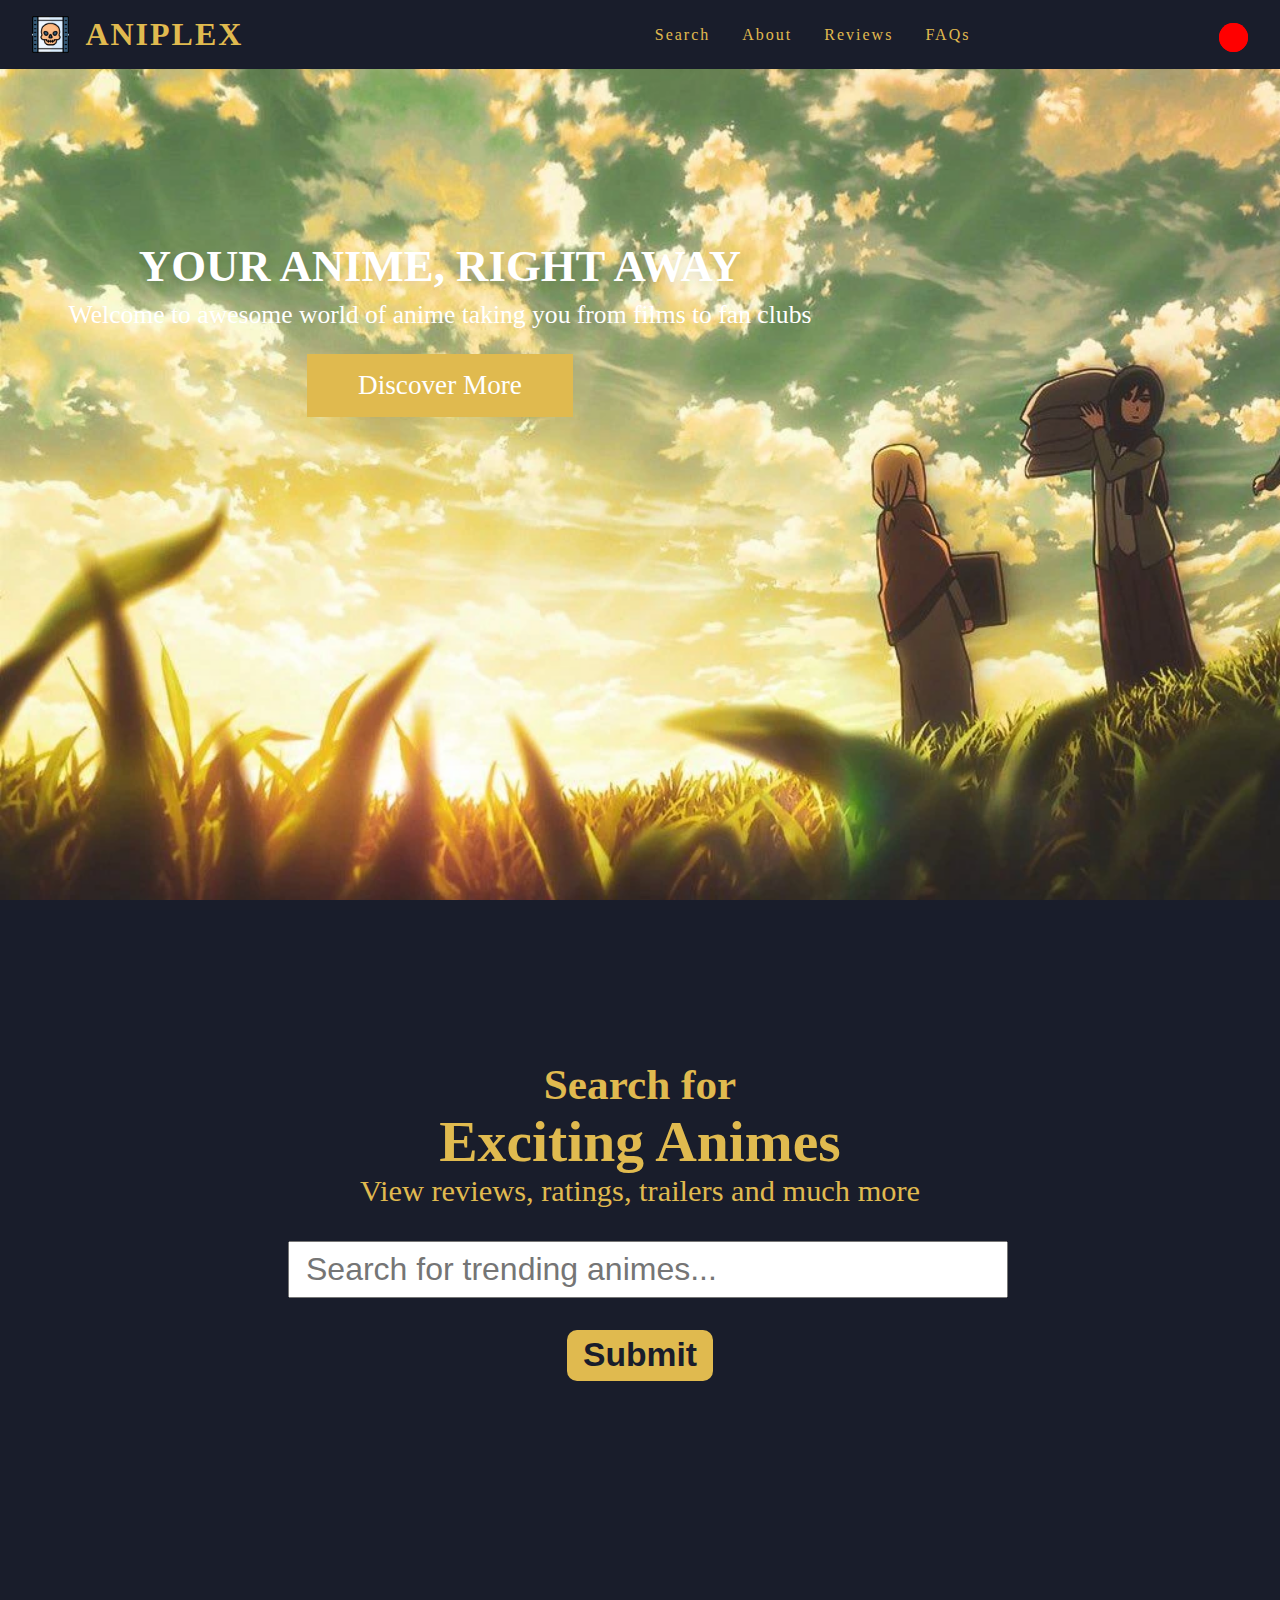
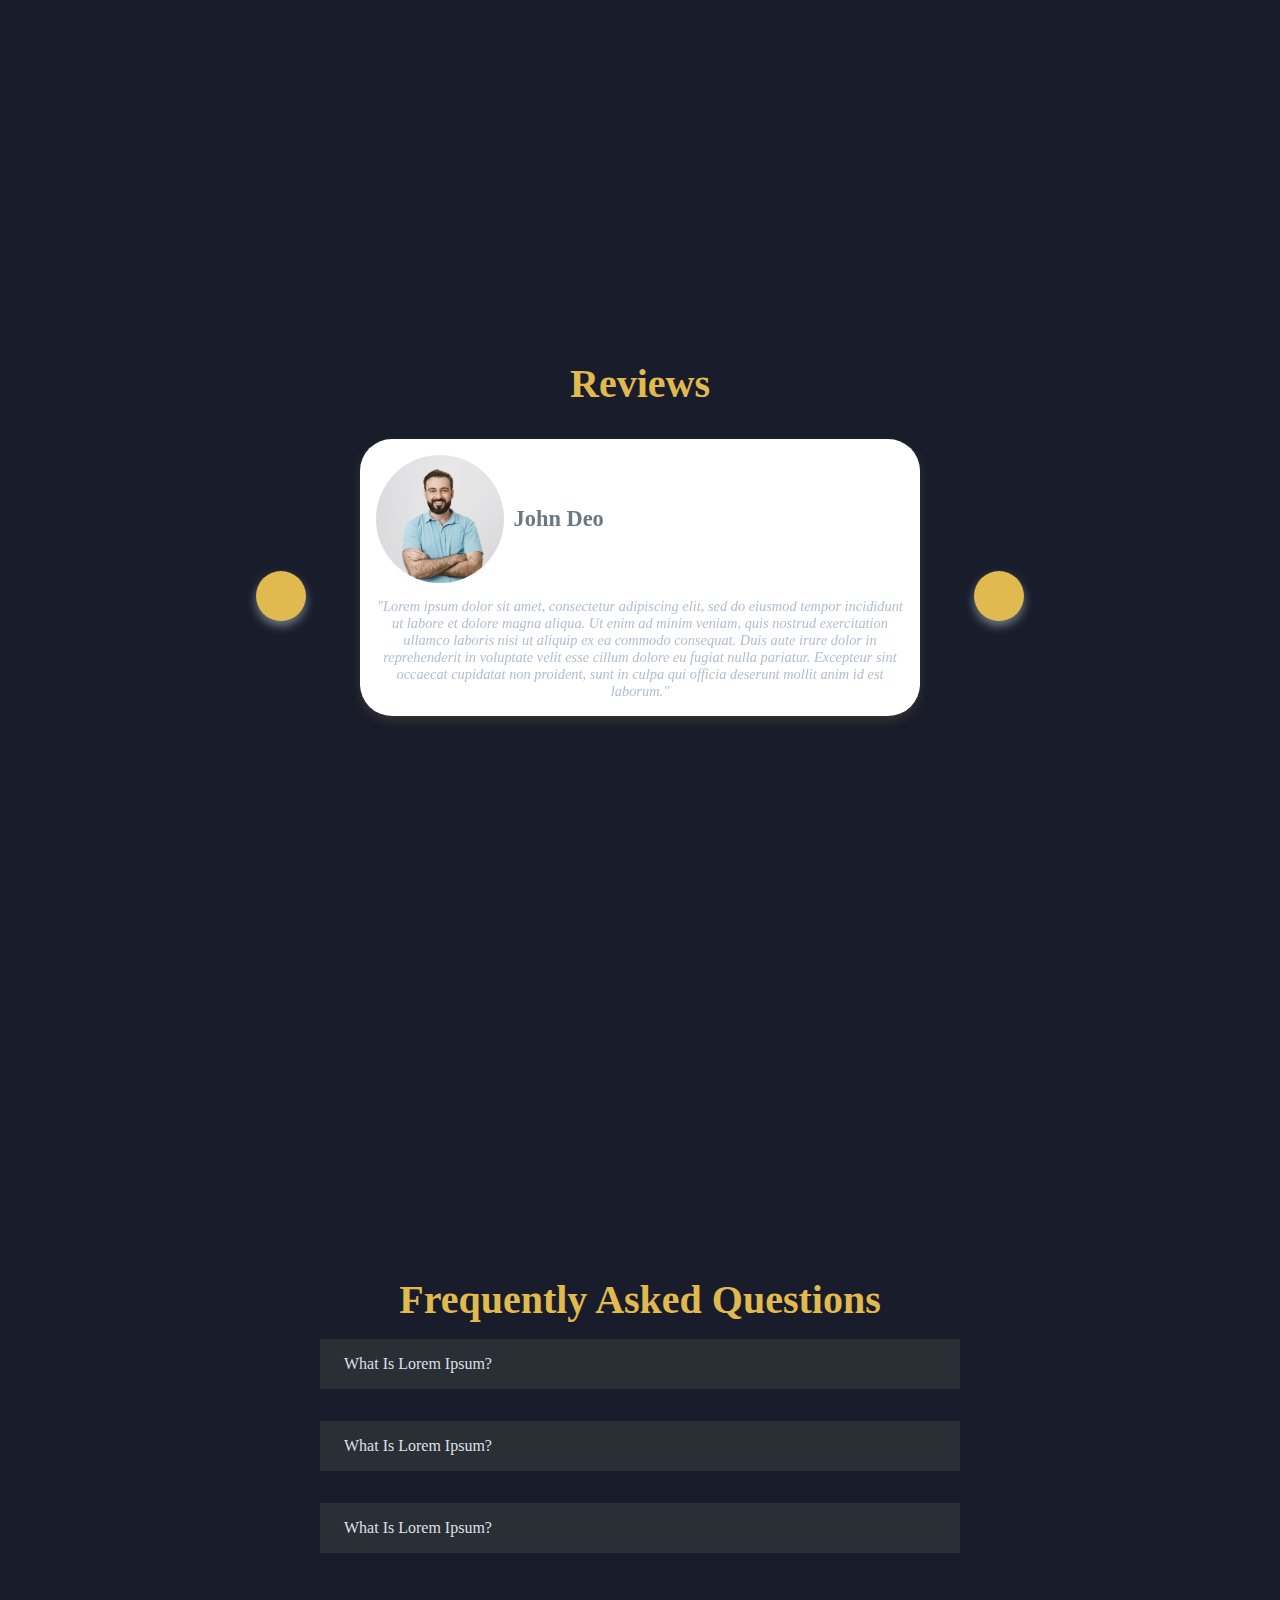
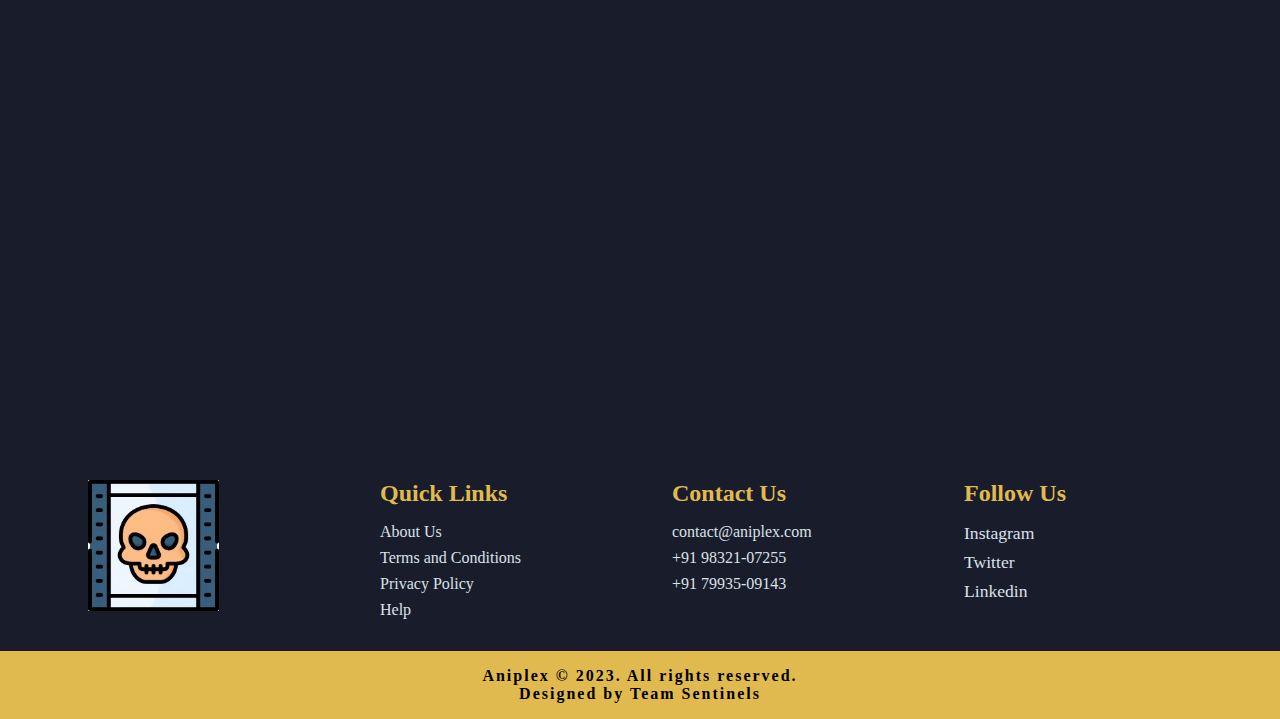
==== commit cecc44b5: "final frontend" ====
--- a/index.html
+++ b/index.html
@@ -69,14 +69,11 @@
       <section class="banner">
         <div class="content">
           <h3>Your Anime, Right Away</h3>
-          <p>From films to fan clubs</p>
+          <p>Welcome to awesome world of anime taking you from films to fan clubs</p>
           <a href="#about" class="btn">Discover More</a>
         </div>
       </section>
-
-
-    </main>
-    <!-- SEARCH-->
+          <!-- SEARCH-->
     <div class="search-bar" id="search">
       <div class="heading">
         <h2>Search for</h2>
@@ -84,12 +81,12 @@
         <p>View reviews, ratings, trailers and much more</p>
       </div>
       <div class="search">
-        <input type="text" placeholder="Search for trending animes..."> 
+        <input type="search" placeholder="Search for trending animes..." id="search" class="search"> 
       </div>
       <a href="redirect.html" target="_blank">
         <button class="submit"><h3>Submit</h3></button> 
       </a>   
-    </div>
+      </div>
 
     <!-- REVIEWS -->
     <section class="rev" id="review">
@@ -347,6 +344,7 @@
     <button onclick="topFunction()" id="myBtn" title="Go to top">
       <i class="fa-solid fa-arrow-up"></i>
     </button>
+    </main>
     <!-- FOOTER -->
     <footer>
       <div class="footer-up">
--- a/style.css
+++ b/style.css
@@ -82,12 +82,12 @@
   justify-content: space-between;
   align-items: center;
   transition: 0.6s;
-  padding: 40px 100px;
+  padding: 1rem 2rem;
   z-index: 1;
+  background-color: var(--color-primary);
 }
 header.sticky {
   padding: 5px 100px;
-  background: #fff;
 }
 header .logo img {
   width: 10%;
@@ -98,14 +98,14 @@
   display: flex;
   text-decoration: none;
   font-weight: 700;
-  color: #fff;
+  color: var(--color-secondary);
   font-size: 2rem;
   text-transform: uppercase;
   letter-spacing: 2px;
   transition: 0.6s;
 }
 header.sticky .logo a {
-  color: #000;
+  color: var(--color-secondary);
 }
 header ul {
   position: relative;
@@ -121,7 +121,7 @@
   position: relative;
   margin: 0 1rem;
   text-decoration: none;
-  color: #fff;
+  color: var(--color-secondary);
   letter-spacing: 2px;
   font-weight: 500px;
   transition: 0.6s;
@@ -155,6 +155,40 @@
 }
 .dark-mode:hover {
   background-color: var(--color-black);
+}
+
+/* -------------------------------------------------------------------CONTENT TEXT------------------------------------------------------- */
+.content {
+  text-align: center;
+  margin-left: -25rem;
+}
+.content h3 {
+  padding-top: 15rem;
+  font-size: 2.8rem;
+  text-transform: uppercase;
+  text-shadow: 0 0.3rem 0.5rem rgba(0, 0, 0, 0.1);
+  color: #fff;
+}
+.content p {
+  font-size: 1.6rem;
+  color: #fff;
+  padding: 0.5rem 0;
+}
+.content .btn {
+  display: inline-block;
+  margin-top: 1rem;
+  background: var(--color-secondary);
+  color: #fff;
+  padding: 0.8rem 3rem;
+  border: 0.2rem solid transparent;
+  cursor: pointer;
+  font-size: 1.7rem;
+}
+.content .btn:hover {
+  background: transparent;
+  border: 0.2rem solid var(--color-primary);
+  color: #fff;
+  transition-delay: 0.15s;
 }
 
 /*-----------------------------------------------SEARCH-----------------------------------------*/
@@ -222,39 +256,6 @@
   background-color: #555;
 }
 
-/* -------------------------------------------------------------------CONTENT TEXT------------------------------------------------------- */
-.content {
-  text-align: center;
-  margin-left: -25rem;
-}
-.content h3 {
-  padding-top: 9.5rem;
-  font-size: 2.8rem;
-  text-transform: uppercase;
-  text-shadow: 0 0.3rem 0.5rem rgba(0, 0, 0, 0.1);
-  color: #fff;
-}
-.content p {
-  font-size: 1.6rem;
-  color: #fff;
-  padding: 0.5rem 0;
-}
-.content .btn {
-  display: inline-block;
-  margin-top: 1rem;
-  background: var(--color-secondary);
-  color: #fff;
-  padding: 0.8rem 3rem;
-  border: 0.2rem solid transparent;
-  cursor: pointer;
-  font-size: 1.7rem;
-}
-.content .btn:hover {
-  background: transparent;
-  border: 0.2rem solid var(--color-primary);
-  color: #fff;
-  transition-delay: 0.15s;
-}
 /*-------------------------------------------------Reviews----------------------------------------------*/
 .reviews {
   background-color: var(--color-primary);
@@ -492,3 +493,5 @@
   padding: 1rem;
   letter-spacing: 2px;
 }
+
+/* -------------------------------------------------------------------REDIRECT PAGE------------------------------------------------------ */
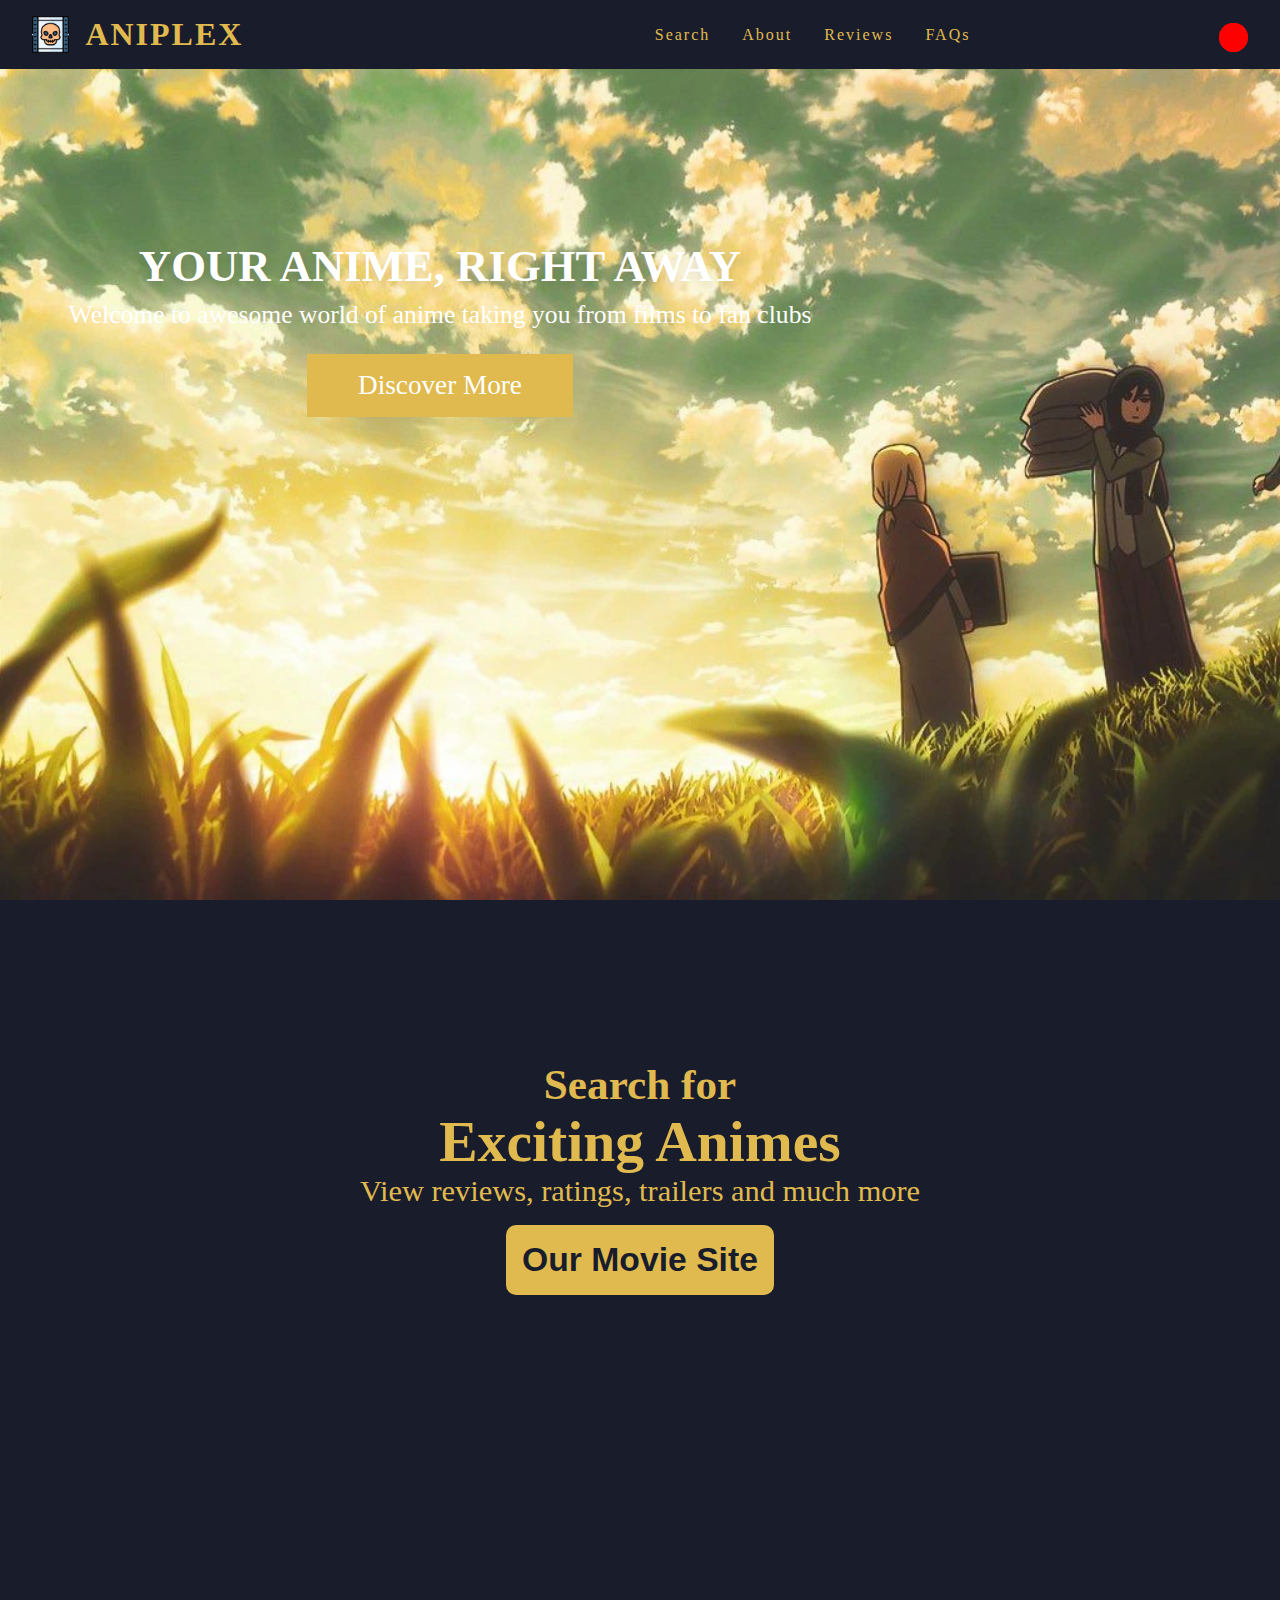
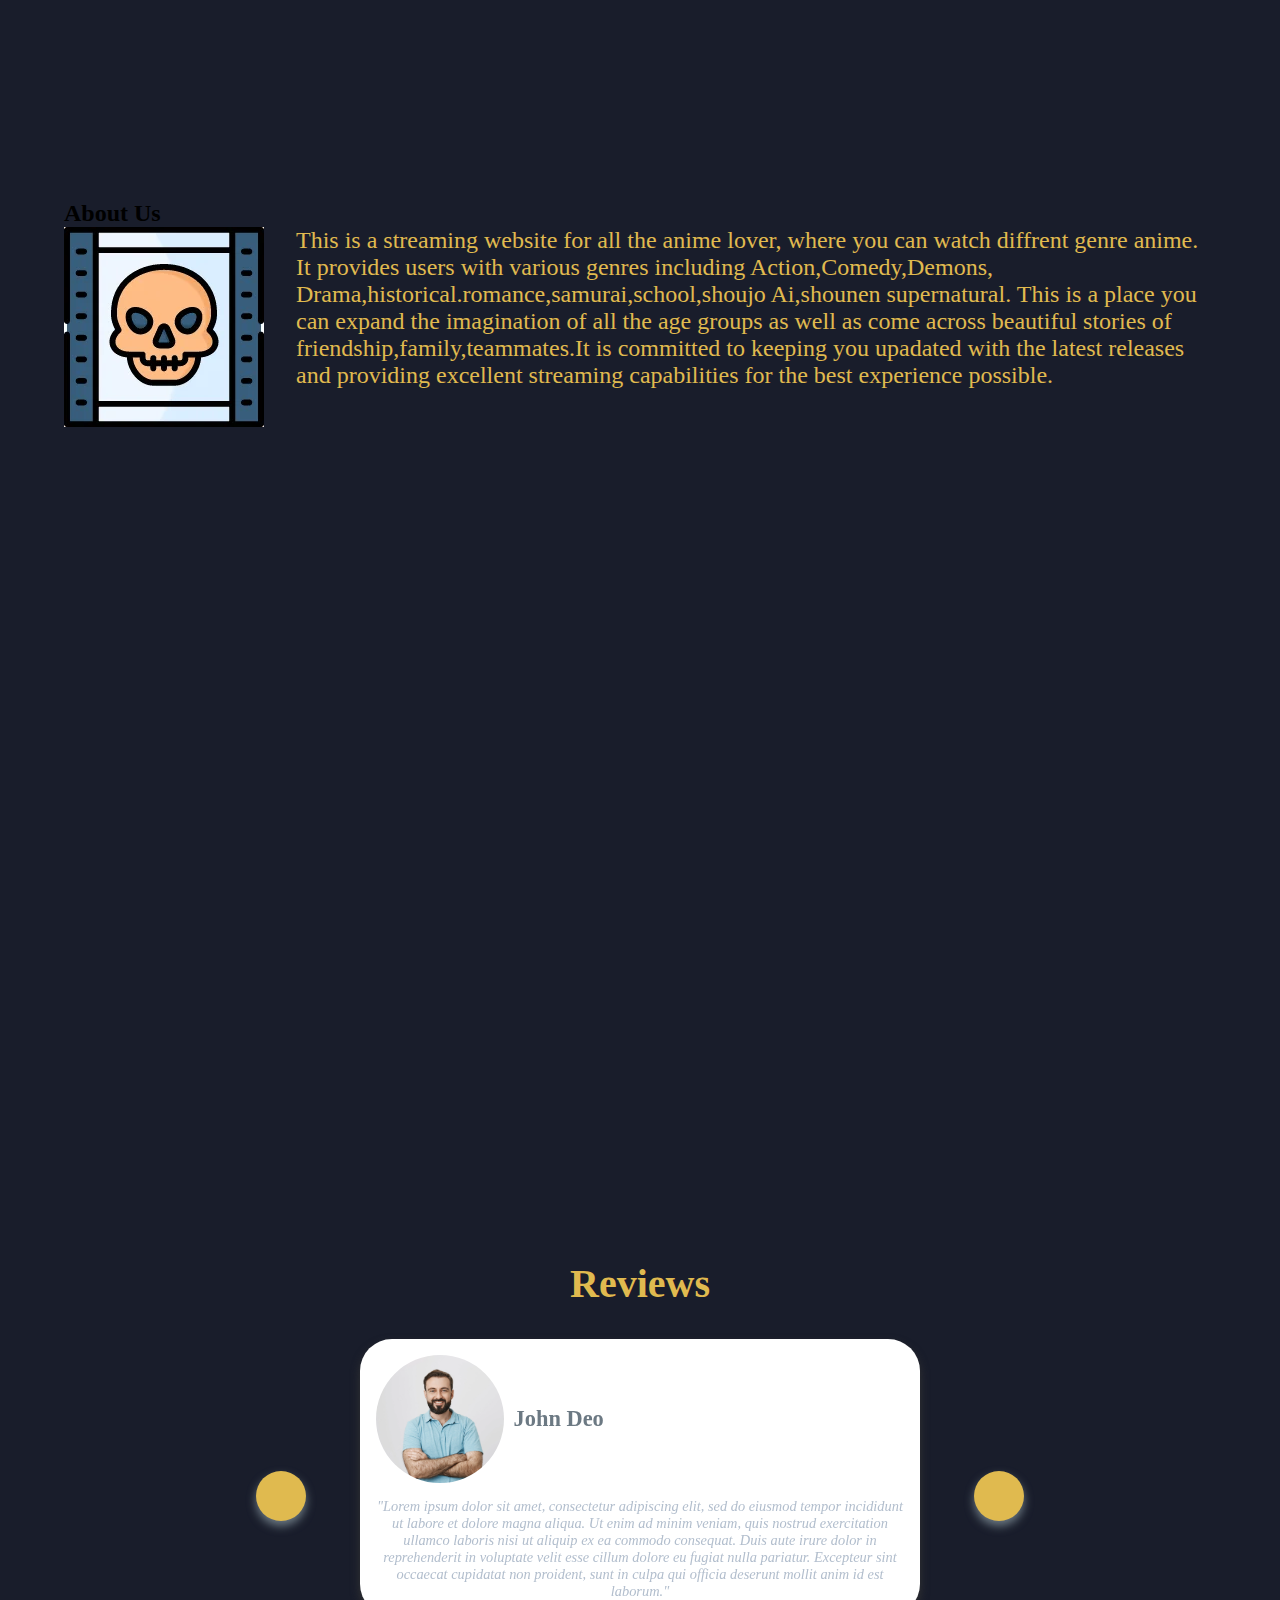
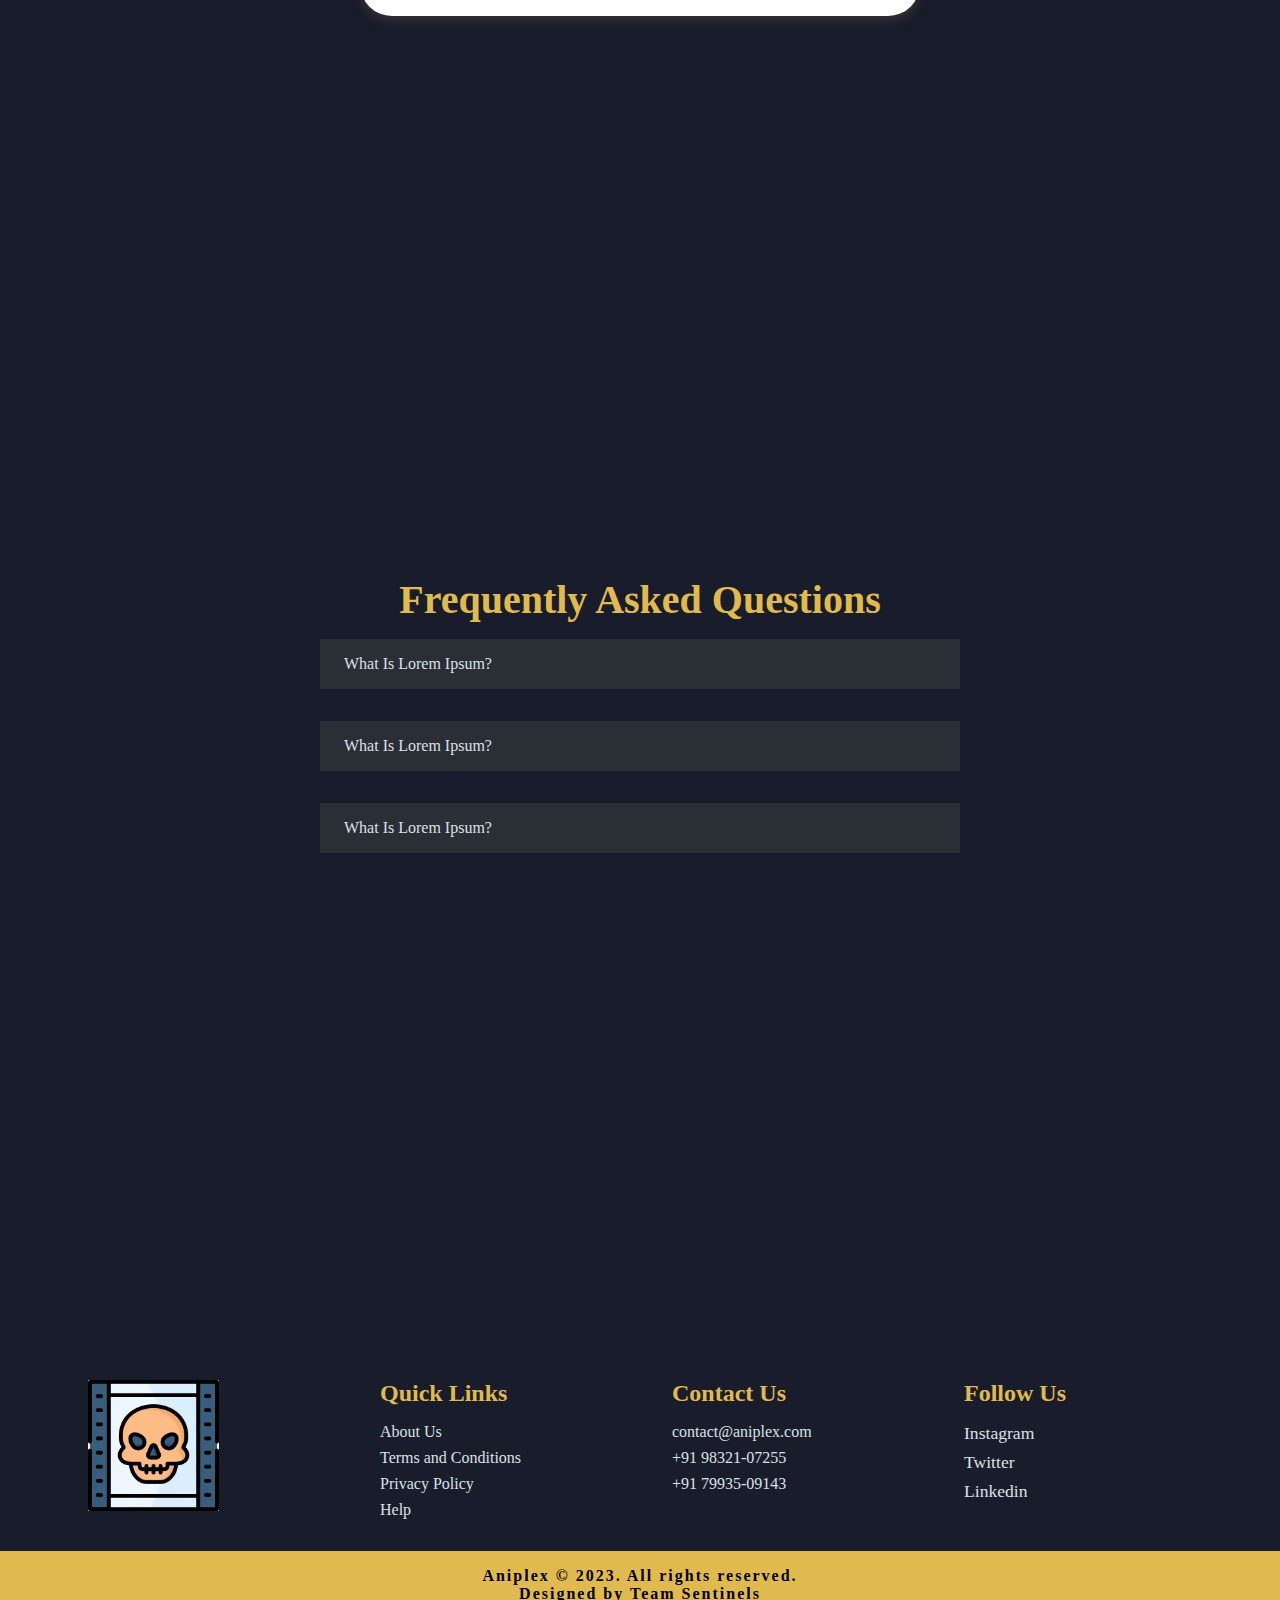
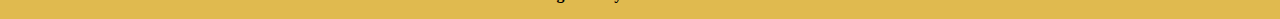
==== commit a68eb278: "b4resp" ====
--- a/index.html
+++ b/index.html
@@ -73,20 +73,34 @@
           <a href="#about" class="btn">Discover More</a>
         </div>
       </section>
-          <!-- SEARCH-->
+
+    <!-- SEARCH-->
     <div class="search-bar" id="search">
       <div class="heading">
         <h2>Search for</h2>
         <h1>Exciting Animes</h1>
         <p>View reviews, ratings, trailers and much more</p>
       </div>
-      <div class="search">
-        <input type="search" placeholder="Search for trending animes..." id="search" class="search"> 
-      </div>
       <a href="redirect.html" target="_blank">
-        <button class="submit"><h3>Submit</h3></button> 
+        <button class="submit"><h3>Our Movie Site</h3></button> 
       </a>   
-      </div>
+    </div>
+
+    <!-- ABOUT US -->
+    <section class="about" id="about">
+      <h2>About Us</h2>
+      <div class="about-class">
+        <div class="logo-con">
+          <a href="index.html">
+            <img src="images/logo.webp" alt="logo" />
+          </a>
+        </div>
+        <div class="content-con">
+          <p>This is a streaming website for all the anime lover, where you can watch diffrent genre anime. It provides users with various genres including Action,Comedy,Demons, Drama,historical.romance,samurai,school,shoujo Ai,shounen supernatural. This is a place 
+            you can expand the imagination of all the age groups as well as come across beautiful stories of friendship,family,teammates.It is committed to keeping you upadated with the latest releases and providing excellent streaming capabilities for the best experience possible.</p>
+        </div>
+      </div>
+    </section>
 
     <!-- REVIEWS -->
     <section class="rev" id="review">
--- a/style.css
+++ b/style.css
@@ -157,81 +157,6 @@
   background-color: var(--color-black);
 }
 
-/* -------------------------------------------------------------------CONTENT TEXT------------------------------------------------------- */
-.content {
-  text-align: center;
-  margin-left: -25rem;
-}
-.content h3 {
-  padding-top: 15rem;
-  font-size: 2.8rem;
-  text-transform: uppercase;
-  text-shadow: 0 0.3rem 0.5rem rgba(0, 0, 0, 0.1);
-  color: #fff;
-}
-.content p {
-  font-size: 1.6rem;
-  color: #fff;
-  padding: 0.5rem 0;
-}
-.content .btn {
-  display: inline-block;
-  margin-top: 1rem;
-  background: var(--color-secondary);
-  color: #fff;
-  padding: 0.8rem 3rem;
-  border: 0.2rem solid transparent;
-  cursor: pointer;
-  font-size: 1.7rem;
-}
-.content .btn:hover {
-  background: transparent;
-  border: 0.2rem solid var(--color-primary);
-  color: #fff;
-  transition-delay: 0.15s;
-}
-
-/*-----------------------------------------------SEARCH-----------------------------------------*/
-.search-bar {
-  padding: 12.5%;
-  background-color: var(--color-primary);
-  text-align: center;
-  min-height: 100vh;
-}
-.search-bar .heading {
-  text-align: center;
-  font-size: 1.8rem;
-  color: var(--color-secondary);
-}
-.search-bar .heading p {
-  font-size: 1.9rem;
-}
-.search-bar .search {
-  padding: 2rem;
-  padding-left: 8rem;
-  display: flex;
-}
-.search-bar .search input {
-  font-size: 2rem;
-  width: 90%;
-  padding: 0.5rem 0rem 0.5rem 1rem;
-}
-.search-bar .submit {
-  font-size: 1.8rem;
-  border-radius: 0.625rem;
-  padding: 0.4rem 1rem;
-  background-color: var(--color-secondary);
-  color: var(--color-primary);
-  border: transparent;
-  cursor: pointer;
-}
-.search-bar .submit:hover {
-  background-color: transparent;
-  color: var(--color-secondary);
-  transition-delay: 0.15s;
-  border: 0.1rem solid var(--color-secondary);
-}
-
 /* --------------BACK 2 TOP------------------ */
 #myBtn {
   display: none;
@@ -256,6 +181,93 @@
   background-color: #555;
 }
 
+/* -------------------------------------------------------------------CONTENT TEXT------------------------------------------------------- */
+.content {
+  text-align: center;
+  margin-left: -25rem;
+}
+.content h3 {
+  padding-top: 15rem;
+  font-size: 2.8rem;
+  text-transform: uppercase;
+  text-shadow: 0 0.3rem 0.5rem rgba(0, 0, 0, 0.1);
+  color: #fff;
+}
+.content p {
+  font-size: 1.6rem;
+  color: #fff;
+  padding: 0.5rem 0;
+}
+.content .btn {
+  display: inline-block;
+  margin-top: 1rem;
+  background: var(--color-secondary);
+  color: #fff;
+  padding: 0.8rem 3rem;
+  border: 0.2rem solid transparent;
+  cursor: pointer;
+  font-size: 1.7rem;
+}
+.content .btn:hover {
+  background: transparent;
+  border: 0.2rem solid var(--color-primary);
+  color: #fff;
+  transition-delay: 0.15s;
+}
+
+/*-----------------------------------------------SEARCH-----------------------------------------*/
+.search-bar {
+  padding: 12.5%;
+  background-color: var(--color-primary);
+  text-align: center;
+  min-height: 100vh;
+}
+.search-bar .heading {
+  text-align: center;
+  font-size: 1.8rem;
+  color: var(--color-secondary);
+}
+.search-bar .heading p {
+  font-size: 1.9rem;
+}
+.search-bar .search {
+  padding: 2rem;
+  padding-left: 8rem;
+  display: flex;
+}
+.search-bar .submit {
+  font-size: 1.8rem;
+  border-radius: 0.625rem;
+  margin-top: 1rem;
+  padding: 1rem;
+  background-color: var(--color-secondary);
+  color: var(--color-primary);
+  border: transparent;
+  cursor: pointer;
+}
+.search-bar .submit:hover {
+  background-color: transparent;
+  color: var(--color-secondary);
+  transition-delay: 0.15s;
+  border: 0.1rem solid var(--color-secondary);
+}
+
+/* -------------------------------------------------------------------CONTENT TEXT------------------------------------------------------- */
+.about {
+  background-color: var(--color-primary);
+  padding: 0 5%;
+  min-height: 100vh;
+}
+.about-class {
+  display: flex;
+}
+.about .logo-con {
+  margin-right: 2rem;
+}
+.about .content-con {
+  font-size: 1.5rem;
+  color: var(--color-secondary);
+}
 /*-------------------------------------------------Reviews----------------------------------------------*/
 .reviews {
   background-color: var(--color-primary);
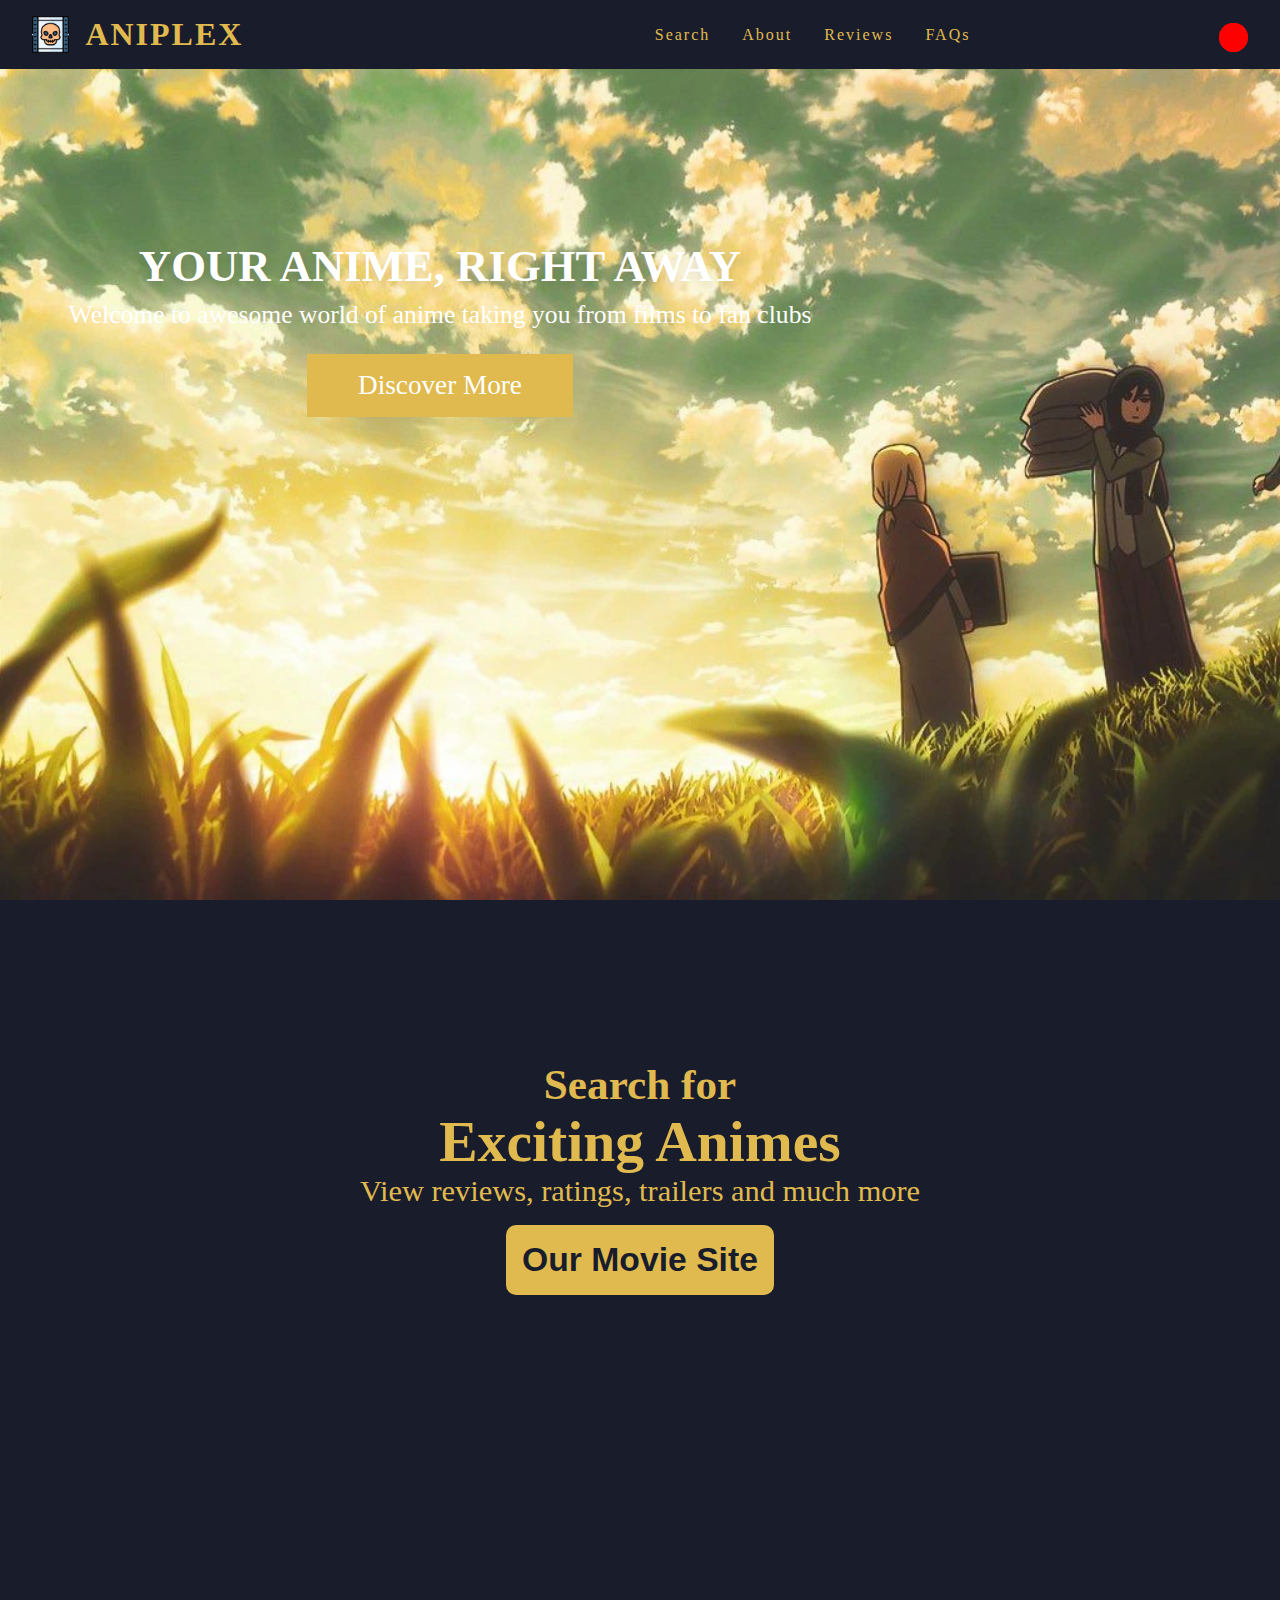
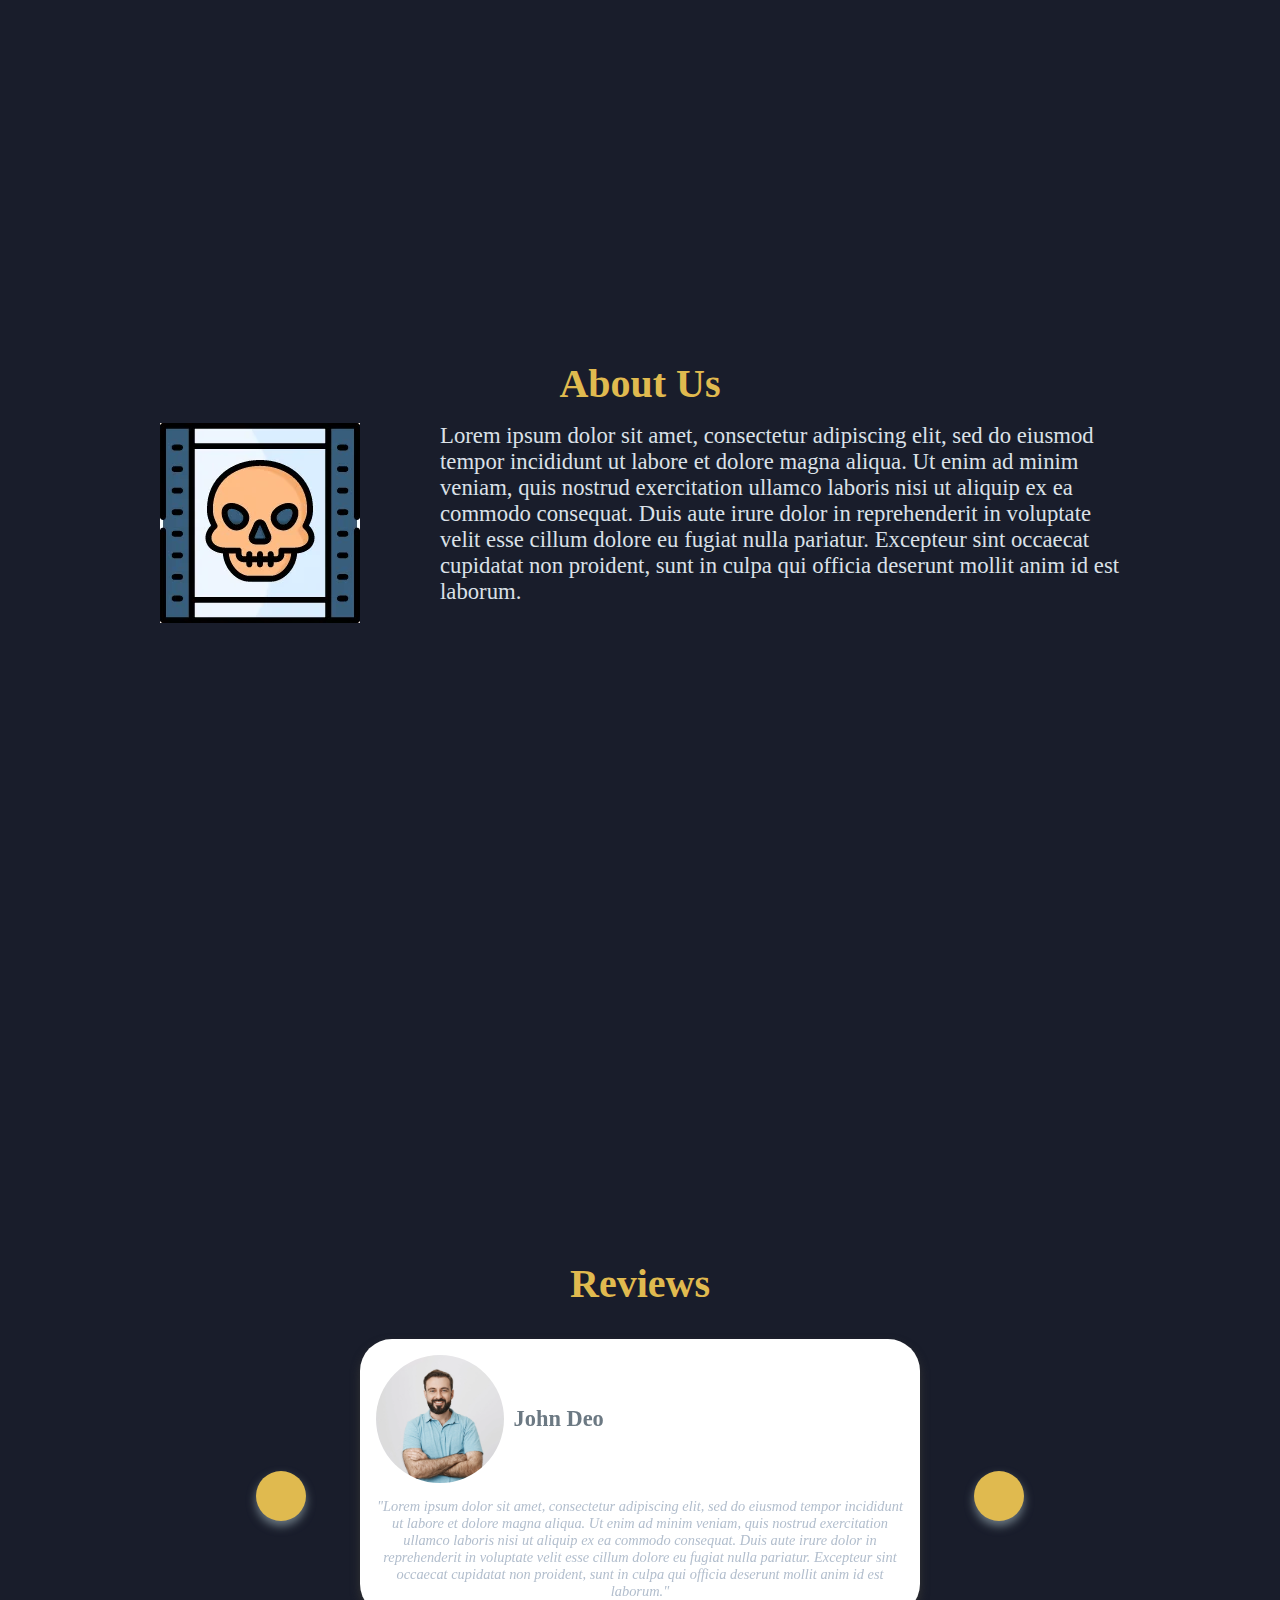
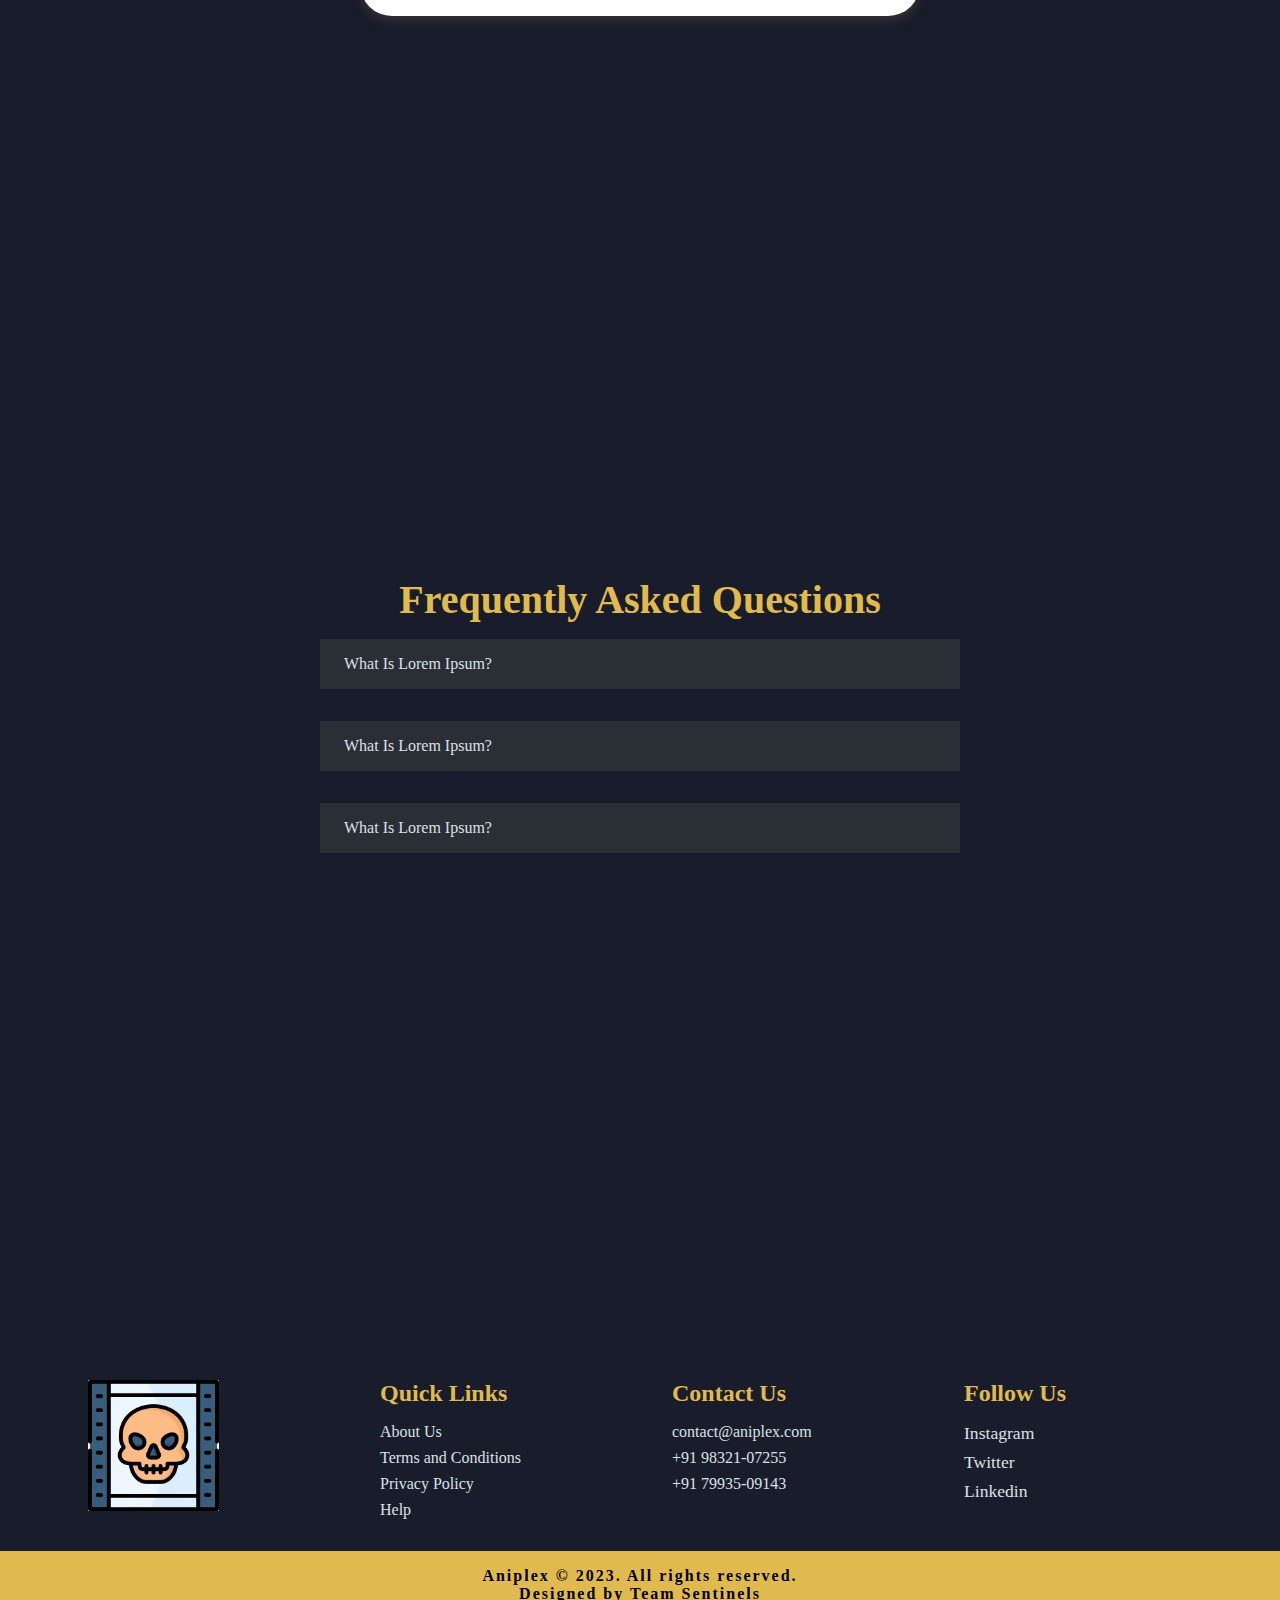
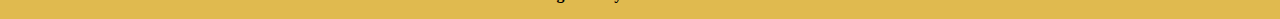
==== commit f24801f9: "halfresp" ====
--- a/index.html
+++ b/index.html
@@ -10,7 +10,7 @@
 
     <!-- STYLESHEET -->
     <link rel="stylesheet" href="style.css" />
-    <link rel="stylesheet" href="media-queries.css" />
+    <link rel="stylesheet" href="mediaqueries.css" />
 
     <!-- GOOGLE FONT SYLES -->
     <link rel="preconnect" href="https://fonts.googleapis.com" />
@@ -88,7 +88,7 @@
 
     <!-- ABOUT US -->
     <section class="about" id="about">
-      <h2>About Us</h2>
+      <h1>About Us</h1>
       <div class="about-class">
         <div class="logo-con">
           <a href="index.html">
@@ -96,8 +96,13 @@
           </a>
         </div>
         <div class="content-con">
-          <p>This is a streaming website for all the anime lover, where you can watch diffrent genre anime. It provides users with various genres including Action,Comedy,Demons, Drama,historical.romance,samurai,school,shoujo Ai,shounen supernatural. This is a place 
-            you can expand the imagination of all the age groups as well as come across beautiful stories of friendship,family,teammates.It is committed to keeping you upadated with the latest releases and providing excellent streaming capabilities for the best experience possible.</p>
+          <p>Lorem ipsum dolor sit amet, consectetur adipiscing elit, sed do
+            eiusmod tempor incididunt ut labore et dolore magna aliqua. Ut
+            enim ad minim veniam, quis nostrud exercitation ullamco laboris
+            nisi ut aliquip ex ea commodo consequat. Duis aute irure dolor
+            in reprehenderit in voluptate velit esse cillum dolore eu fugiat
+            nulla pariatur. Excepteur sint occaecat cupidatat non proident,
+            sunt in culpa qui officia deserunt mollit anim id est laborum.</p>
         </div>
       </div>
     </section>
--- a/style.css
+++ b/style.css
@@ -252,21 +252,28 @@
   border: 0.1rem solid var(--color-secondary);
 }
 
-/* -------------------------------------------------------------------CONTENT TEXT------------------------------------------------------- */
+/* -------------------------------------------------------------------ABOUT TEXT------------------------------------------------------- */
 .about {
   background-color: var(--color-primary);
   padding: 0 5%;
   min-height: 100vh;
+  padding: 12.5%;
+}
+.about h1 {
+  color: var(--color-secondary);
+  text-align: center;
+  font-size: 2.5rem;
+  margin-bottom: 1rem;
 }
 .about-class {
   display: flex;
 }
 .about .logo-con {
-  margin-right: 2rem;
+  margin-right: 5rem;
 }
 .about .content-con {
   font-size: 1.5rem;
-  color: var(--color-secondary);
+  color: var(--color-grey-1);
 }
 /*-------------------------------------------------Reviews----------------------------------------------*/
 .reviews {
@@ -370,6 +377,9 @@
   box-shadow: 0 0.3125rem 0.625rem var(--color-grey-3);
   cursor: pointer;
 }
+.content-con p {
+  font-size: 1.42rem;
+}
 .reviews #next {
   right: 16rem;
 }
--- a/mediaqueries.css
+++ b/mediaqueries.css
@@ -0,0 +1,96 @@
+@media screen and (max-width: 1250px) {
+  html {
+    font-size: 100%;
+  }
+  .content-con p {
+    font-size: 1.5rem;
+  }
+}
+@media screen and (max-width: 960px) {
+  html {
+    font-size: 58%;
+  }
+  .banner {
+    width: 100%;
+    background-size: cover;
+  }
+  .content {
+    padding-left: 25rem;
+  }
+  .content h3 {
+    padding-top: 25rem;
+  }
+  .search-bar {
+    padding-top: 25rem;
+  }
+  .reviews #next {
+    right: 8rem;
+  }
+  .reviews #prev {
+    left: 8rem;
+  }
+  .about,
+  .reviews,
+  .faq {
+    padding-top: 15rem;
+  }
+  header .logo img {
+    width: 8%;
+  }
+  input {
+    font-size: 15%;
+  }
+  .container .section {
+    margin: 0 8%;
+  }
+  .container .side-1 p {
+    font-size: 14rem;
+  }
+  .container .side-2 p {
+    font-size: 14rem;
+  }
+  .footer-up .logo img {
+    width: 70%;
+  }
+  .footer-up .follow-us ul {
+    font-size: 0.8rem;
+  }
+  .footer-up .follow-us ul a {
+    font-size: 0.8rem;
+  }
+}
+
+@media screen and (max-width: 720px) {
+  header {
+    font-size: 50%;
+  }
+}
+@media screen and (max-width: 480px) {
+  header {
+    font-size: 44%;
+  }
+  header .logo a {
+    font-size: 1.6rem;
+  }
+  header .logo img {
+    width: 15%;
+  }
+  .content-con p {
+    font-size: 0.9rem;
+  }
+  .reviews #next {
+    right: 3.5rem;
+  }
+  .reviews #prev {
+    left: 3.5rem;
+  }
+  .container .section {
+    margin: 0 0%;
+  }
+  .container .side-1 p {
+    font-size: 13rem;
+  }
+  .container .side-2 p {
+    font-size: 13rem;
+  }
+}
